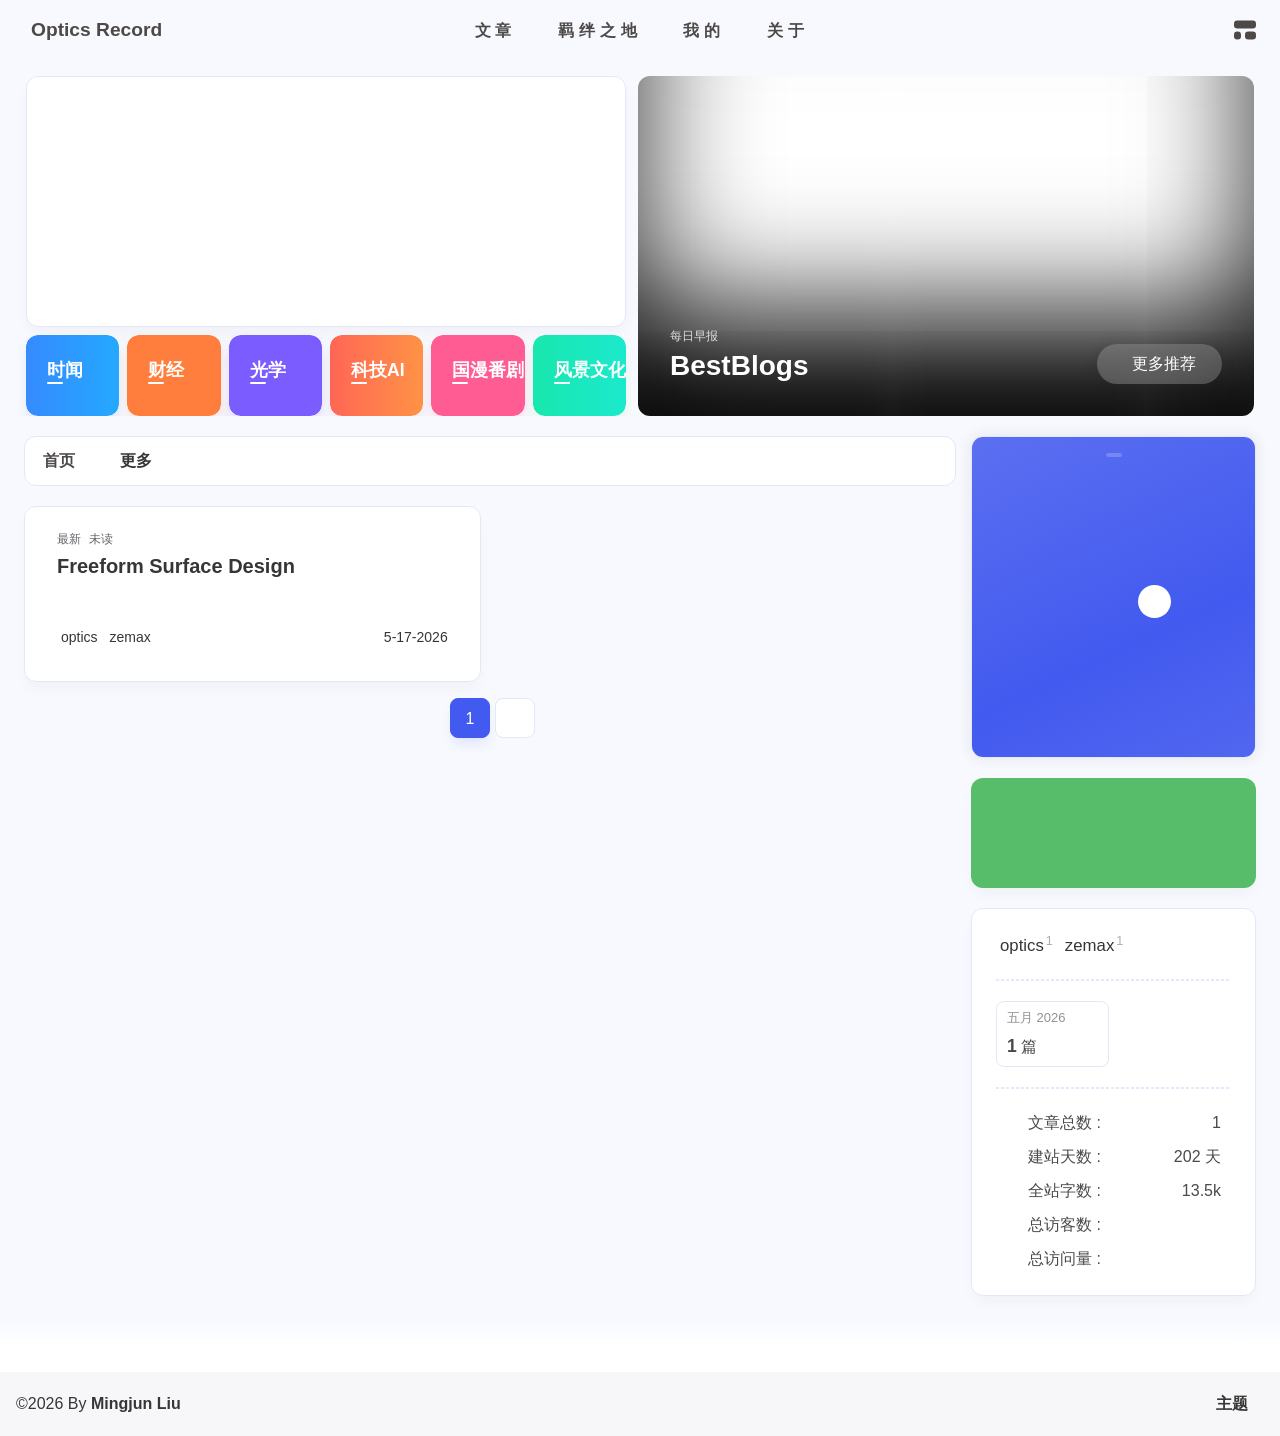
==== index.html @ fa921464 "Site updated: 2026-05-18 17:41:43" ====
<!DOCTYPE html><html lang="zh-CN" data-theme="light"><head><meta charset="UTF-8"><meta http-equiv="X-UA-Compatible" content="IE=edge"><meta name="viewport" content="width=device-width, initial-scale=1.0, user-scalable=no"><title>Optics Record</title><meta name="keywords" content="Optics, AI Agent"><meta name="author" content="Mingjun Liu"><meta name="copyright" content="Mingjun Liu"><meta name="format-detection" content="telephone=no"><meta name="theme-color" content="#f7f9fe"><meta name="mobile-web-app-capable" content="yes"><meta name="apple-touch-fullscreen" content="yes"><meta name="apple-mobile-web-app-title" content="Optics Record"><meta name="application-name" content="Optics Record"><meta name="apple-mobile-web-app-capable" content="yes"><meta name="apple-mobile-web-app-status-bar-style" content="#f7f9fe"><meta property="og:type" content="website"><meta property="og:title" content="Optics Record"><meta property="og:url" content="https://lmj520ls.github.io/index.html"><meta property="og:site_name" content="Optics Record"><meta property="og:description" content="Mingjun Liu 的Optics与 AI"><meta property="og:locale" content="zh-CN"><meta property="og:image" content="https://lmj520ls.github.io/img/Avatar.png"><meta property="article:author" content="Mingjun Liu"><meta property="article:tag" content="Optics, AI Agent"><meta name="twitter:card" content="summary"><meta name="twitter:image" content="https://lmj520ls.github.io/img/Avatar.png"><meta name="description" content="Mingjun Liu 的Optics与 AI"><link rel="shortcut icon" href="/favicon.ico"><link rel="canonical" href="https://lmj520ls.github.io/"><link rel="preconnect" href="//cdn.cbd.int"/><link rel="preconnect" href="//busuanzi.ibruce.info"/><meta name="google-site-verification" content="xxx"/><meta name="baidu-site-verification" content="code-xxx"/><meta name="msvalidate.01" content="xxx"/><link rel="stylesheet" href="/css/index.css"><link rel="stylesheet" href="https://cdn.cbd.int/node-snackbar@0.1.16/dist/snackbar.min.css" media="print" onload="this.media='all'"><link rel="stylesheet" href="https://cdn.cbd.int/@fancyapps/ui@6.1.6/dist/fancybox/fancybox.css" media="print" onload="this.media='all'"><script>const GLOBAL_CONFIG = {
  linkPageTop: undefined,
  peoplecanvas: {"enable":true,"img":"https://upload-bbs.miyoushe.com/upload/2024/07/27/125766904/ba62475f396df9de3316a08ed9e65d86_5680958632268053399..png"},
  postHeadAiDescription: {"enable":true,"gptName":"AnZhiYu","mode":"local","switchBtn":false,"btnLink":"https://afdian.net/item/886a79d4db6711eda42a52540025c377","randomNum":3,"basicWordCount":1000,"key":"xxxx","Referer":"https://xx.xx/"},
  diytitle: {"enable":true,"leaveTitle":"w(ﾟДﾟ)w 不要走！再看看嘛！","backTitle":"♪(^∇^*)欢迎肥来！"},
  LA51: undefined,
  greetingBox: {"enable":true,"default":"晚上好👋","list":[{"greeting":"晚安😴","startTime":0,"endTime":5},{"greeting":"早上好鸭👋, 祝你一天好心情！","startTime":6,"endTime":9},{"greeting":"上午好👋, 状态很好，鼓励一下～","startTime":10,"endTime":10},{"greeting":"11点多啦, 在坚持一下就吃饭啦～","startTime":11,"endTime":11},{"greeting":"午安👋, 宝贝","startTime":12,"endTime":14},{"greeting":"🌈充实的一天辛苦啦！","startTime":14,"endTime":18},{"greeting":"19点喽, 奖励一顿丰盛的大餐吧🍔。","startTime":19,"endTime":19},{"greeting":"晚上好👋, 在属于自己的时间好好放松😌~","startTime":20,"endTime":24}]},
  twikooEnvId: '',
  commentBarrageConfig:undefined,
  music_page_default: "nav_music",
  root: '/',
  preloader: {"source":3},
  friends_vue_info: undefined,
  navMusic: true,
  mainTone: undefined,
  authorStatus: {"skills":["🔍 Look! Optical ray!","🏠 Rest!  My Home!","🔨 Just  To Do !","🤝 Cooperation!","🏃 Run! Run! Run!","🤖️ AI !  agent!","🏸 Go！Badminton!"]},
  algolia: undefined,
  localSearch: undefined,
  translate: {"defaultEncoding":2,"translateDelay":0,"msgToTraditionalChinese":"繁","msgToSimplifiedChinese":"简","rightMenuMsgToTraditionalChinese":"转为繁体","rightMenuMsgToSimplifiedChinese":"转为简体"},
  noticeOutdate: undefined,
  highlight: {"plugin":"highlight.js","highlightCopy":true,"highlightLang":true,"highlightHeightLimit":330},
  copy: {
    success: '复制成功',
    error: '复制错误',
    noSupport: '浏览器不支持'
  },
  relativeDate: {
    homepage: false,
    simplehomepage: true,
    post: false
  },
  runtime: '天',
  date_suffix: {
    just: '刚刚',
    min: '分钟前',
    hour: '小时前',
    day: '天前',
    month: '个月前'
  },
  copyright: {"copy":true,"copyrightEbable":false,"limitCount":50,"languages":{"author":"作者: Mingjun Liu","link":"链接: ","source":"来源: Optics Record","info":"著作权归作者所有。商业转载请联系作者获得授权，非商业转载请注明出处。","copySuccess":"复制成功，复制和转载请标注本文地址"}},
  lightbox: 'fancybox',
  Snackbar: {"chs_to_cht":"你已切换为繁体","cht_to_chs":"你已切换为简体","day_to_night":"你已切换为深色模式","night_to_day":"你已切换为浅色模式","bgLight":"#425AEF","bgDark":"#1f1f1f","position":"top-center"},
  source: {
    justifiedGallery: {
      js: 'https://cdn.cbd.int/flickr-justified-gallery@2.2.0/dist/fjGallery.min.js',
      css: 'https://cdn.cbd.int/flickr-justified-gallery@2.2.0/dist/fjGallery.css'
    }
  },
  isPhotoFigcaption: false,
  islazyload: true,
  isAnchor: true,
  shortcutKey: undefined,
  autoDarkmode: true
}</script><script id="config-diff">var GLOBAL_CONFIG_SITE = {
  configTitle: 'Optics Record',
  title: 'Optics Record',
  postAI: '',
  pageFillDescription: '的与',
  isPost: false,
  isHome: true,
  isHighlightShrink: false,
  isToc: false,
  postUpdate: '2026-05-18 17:41:38',
  postMainColor: '',
}</script><noscript><style type="text/css">
  #nav {
    opacity: 1
  }
  .justified-gallery img {
    opacity: 1
  }

  #recent-posts time,
  #post-meta time {
    display: inline !important
  }
</style></noscript><script>(win=>{
      win.saveToLocal = {
        set: (key, value, ttl) => {
          if (ttl === 0) return
          const now = Date.now()
          const expiry = now + ttl * 86400000
          const item = {
            value,
            expiry
          }
          localStorage.setItem(key, JSON.stringify(item))
        },
      
        get: key => {
          const itemStr = localStorage.getItem(key)
      
          if (!itemStr) {
            return undefined
          }
          const item = JSON.parse(itemStr)
          const now = Date.now()
      
          if (now > item.expiry) {
            localStorage.removeItem(key)
            return undefined
          }
          return item.value
        }
      }
    
      win.getScript = (url, attr = {}) => new Promise((resolve, reject) => {
        const script = document.createElement('script')
        script.src = url
        script.async = true
        script.onerror = reject
        script.onload = script.onreadystatechange = function() {
          const loadState = this.readyState
          if (loadState && loadState !== 'loaded' && loadState !== 'complete') return
          script.onload = script.onreadystatechange = null
          resolve()
        }

        Object.keys(attr).forEach(key => {
          script.setAttribute(key, attr[key])
        })

        document.head.appendChild(script)
      })
    
      win.getCSS = (url, id = false) => new Promise((resolve, reject) => {
        const link = document.createElement('link')
        link.rel = 'stylesheet'
        link.href = url
        if (id) link.id = id
        link.onerror = reject
        link.onload = link.onreadystatechange = function() {
          const loadState = this.readyState
          if (loadState && loadState !== 'loaded' && loadState !== 'complete') return
          link.onload = link.onreadystatechange = null
          resolve()
        }
        document.head.appendChild(link)
      })
    
      win.activateDarkMode = () => {
        document.documentElement.setAttribute('data-theme', 'dark')
        if (document.querySelector('meta[name="theme-color"]') !== null) {
          document.querySelector('meta[name="theme-color"]').setAttribute('content', '#18171d')
        }
      }
      win.activateLightMode = () => {
        document.documentElement.setAttribute('data-theme', 'light')
        if (document.querySelector('meta[name="theme-color"]') !== null) {
          document.querySelector('meta[name="theme-color"]').setAttribute('content', '#f7f9fe')
        }
      }
      const t = saveToLocal.get('theme')
    
          const isDarkMode = window.matchMedia('(prefers-color-scheme: dark)').matches
          const isLightMode = window.matchMedia('(prefers-color-scheme: light)').matches
          const isNotSpecified = window.matchMedia('(prefers-color-scheme: no-preference)').matches
          const hasNoSupport = !isDarkMode && !isLightMode && !isNotSpecified

          if (t === undefined) {
            if (isLightMode) activateLightMode()
            else if (isDarkMode) activateDarkMode()
            else if (isNotSpecified || hasNoSupport) {
              const now = new Date()
              const hour = now.getHours()
              const isNight = hour <= 6 || hour >= 18
              isNight ? activateDarkMode() : activateLightMode()
            }
            window.matchMedia('(prefers-color-scheme: dark)').addListener(e => {
              if (saveToLocal.get('theme') === undefined) {
                e.matches ? activateDarkMode() : activateLightMode()
              }
            })
          } else if (t === 'light') activateLightMode()
          else activateDarkMode()
        
      const asideStatus = saveToLocal.get('aside-status')
      if (asideStatus !== undefined) {
        if (asideStatus === 'hide') {
          document.documentElement.classList.add('hide-aside')
        } else {
          document.documentElement.classList.remove('hide-aside')
        }
      }
    
      const detectApple = () => {
        if(/iPad|iPhone|iPod|Macintosh/.test(navigator.userAgent)){
          document.documentElement.classList.add('apple')
        }
      }
      detectApple()
    })(window)</script><link rel="stylesheet" href="/css/custom.css" media="defer" onload="this.media='all'"><meta name="generator" content="Hexo 8.1.2"><style>mjx-container[jax="SVG"] {
  direction: ltr;
}

mjx-container[jax="SVG"] > svg {
  overflow: visible;
}

mjx-container[jax="SVG"][display="true"] {
  display: block;
  text-align: center;
  margin: 1em 0;
}

mjx-container[jax="SVG"][justify="left"] {
  text-align: left;
}

mjx-container[jax="SVG"][justify="right"] {
  text-align: right;
}

g[data-mml-node="merror"] > g {
  fill: red;
  stroke: red;
}

g[data-mml-node="merror"] > rect[data-background] {
  fill: yellow;
  stroke: none;
}

g[data-mml-node="mtable"] > line[data-line] {
  stroke-width: 70px;
  fill: none;
}

g[data-mml-node="mtable"] > rect[data-frame] {
  stroke-width: 70px;
  fill: none;
}

g[data-mml-node="mtable"] > .mjx-dashed {
  stroke-dasharray: 140;
}

g[data-mml-node="mtable"] > .mjx-dotted {
  stroke-linecap: round;
  stroke-dasharray: 0,140;
}

g[data-mml-node="mtable"] > svg {
  overflow: visible;
}

[jax="SVG"] mjx-tool {
  display: inline-block;
  position: relative;
  width: 0;
  height: 0;
}

[jax="SVG"] mjx-tool > mjx-tip {
  position: absolute;
  top: 0;
  left: 0;
}

mjx-tool > mjx-tip {
  display: inline-block;
  padding: .2em;
  border: 1px solid #888;
  font-size: 70%;
  background-color: #F8F8F8;
  color: black;
  box-shadow: 2px 2px 5px #AAAAAA;
}

g[data-mml-node="maction"][data-toggle] {
  cursor: pointer;
}

mjx-status {
  display: block;
  position: fixed;
  left: 1em;
  bottom: 1em;
  min-width: 25%;
  padding: .2em .4em;
  border: 1px solid #888;
  font-size: 90%;
  background-color: #F8F8F8;
  color: black;
}

foreignObject[data-mjx-xml] {
  font-family: initial;
  line-height: normal;
  overflow: visible;
}

.MathJax path {
  stroke-width: 3;
}

mjx-container[display="true"] {
  overflow: auto hidden;
}

mjx-container[display="true"] + br {
  display: none;
}
</style></head><body data-type="anzhiyu"><div id="web_bg"></div><div id="an_music_bg"></div><div id="loading-box" onclick="document.getElementById(&quot;loading-box&quot;).classList.add(&quot;loaded&quot;)"><div class="loading-bg"><img class="loading-img nolazyload" alt="加载头像" src="https://npm.elemecdn.com/anzhiyu-blog-static@1.0.4/img/avatar.jpg"/><div class="loading-image-dot"></div></div></div><script>const preloader = {
  endLoading: () => {
    document.getElementById('loading-box').classList.add("loaded");
  },
  initLoading: () => {
    document.getElementById('loading-box').classList.remove("loaded")
  }
}
window.addEventListener('load',()=> { preloader.endLoading() })
setTimeout(function(){preloader.endLoading();},10000)

if (true) {
  document.addEventListener('pjax:send', () => { preloader.initLoading() })
  document.addEventListener('pjax:complete', () => { preloader.endLoading() })
}</script><link rel="stylesheet" href="https://cdn.cbd.int/anzhiyu-theme-static@1.1.10/progress_bar/progress_bar.css"/><script async="async" src="https://cdn.cbd.int/pace-js@1.2.4/pace.min.js" data-pace-options="{ &quot;restartOnRequestAfter&quot;:false,&quot;eventLag&quot;:false}"></script><div class="page" id="body-wrap"><header class="not-top-img" id="page-header"><nav id="nav"><div id="nav-group"><span id="blog_name"><a id="site-name" href="/" accesskey="h"><div class="title">Optics Record</div><i class="anzhiyufont anzhiyu-icon-house-chimney"></i></a></span><div class="mask-name-container"><div id="name-container"><a id="page-name" href="javascript:anzhiyu.scrollToDest(0, 500)">PAGE_NAME</a></div></div><div id="menus"><div class="menus_items"><div class="menus_item"><a class="site-page" href="javascript:void(0);"><span> 文章</span></a><ul class="menus_item_child"><li><a class="site-page child faa-parent animated-hover" href="/archives/"><i class="anzhiyufont anzhiyu-icon-box-archive faa-tada" style="font-size: 0.9em;"></i><span> 隧道</span></a></li><li><a class="site-page child faa-parent animated-hover" href="/categories/"><i class="anzhiyufont anzhiyu-icon-shapes faa-tada" style="font-size: 0.9em;"></i><span> 分类</span></a></li><li><a class="site-page child faa-parent animated-hover" href="/tags/"><i class="anzhiyufont anzhiyu-icon-tags faa-tada" style="font-size: 0.9em;"></i><span> 标签</span></a></li></ul></div><div class="menus_item"><a class="site-page" href="javascript:void(0);"><span> 羁绊之地</span></a><ul class="menus_item_child"><li><a class="site-page child faa-parent animated-hover" href="/link/"><i class="anzhiyufont anzhiyu-icon-link faa-tada" style="font-size: 0.9em;"></i><span> 友人帐</span></a></li><li><a class="site-page child faa-parent animated-hover" href="/fcircle/"><i class="anzhiyufont anzhiyu-icon-artstation faa-tada" style="font-size: 0.9em;"></i><span> 交流圈</span></a></li><li><a class="site-page child faa-parent animated-hover" href="/comments/"><i class="anzhiyufont anzhiyu-icon-envelope faa-tada" style="font-size: 0.9em;"></i><span> 留言板</span></a></li></ul></div><div class="menus_item"><a class="site-page" href="javascript:void(0);"><span> 我的</span></a><ul class="menus_item_child"><li><a class="site-page child faa-parent animated-hover" href="/music/"><i class="anzhiyufont anzhiyu-icon-music faa-tada" style="font-size: 0.9em;"></i><span> 音乐馆</span></a></li><li><a class="site-page child faa-parent animated-hover" href="/bangumis/"><i class="anzhiyufont anzhiyu-icon-bilibili faa-tada" style="font-size: 0.9em;"></i><span> 追番页</span></a></li><li><a class="site-page child faa-parent animated-hover" href="/album/"><i class="anzhiyufont anzhiyu-icon-images faa-tada" style="font-size: 0.9em;"></i><span> 相册集</span></a></li><li><a class="site-page child faa-parent animated-hover" href="/air-conditioner/"><i class="anzhiyufont anzhiyu-icon-fan faa-tada" style="font-size: 0.9em;"></i><span> 小空调</span></a></li></ul></div><div class="menus_item"><a class="site-page" href="javascript:void(0);"><span> 关于</span></a><ul class="menus_item_child"><li><a class="site-page child faa-parent animated-hover" href="/about/"><i class="anzhiyufont anzhiyu-icon-paper-plane faa-tada" style="font-size: 0.9em;"></i><span> 关于本人</span></a></li><li><a class="site-page child faa-parent animated-hover" href="/essay/"><i class="anzhiyufont anzhiyu-icon-lightbulb faa-tada" style="font-size: 0.9em;"></i><span> 闲言碎语</span></a></li><li><a class="site-page child faa-parent animated-hover" href="javascript:toRandomPost()"><i class="anzhiyufont anzhiyu-icon-shoe-prints1 faa-tada" style="font-size: 0.9em;"></i><span> 随便逛逛</span></a></li></ul></div></div></div><div id="nav-right"><div class="nav-button" id="randomPost_button"><a class="site-page" onclick="toRandomPost()" title="随机前往一个文章" href="javascript:void(0);"><i class="anzhiyufont anzhiyu-icon-dice"></i></a></div><input id="center-console" type="checkbox"/><label class="widget" for="center-console" title="中控台" onclick="anzhiyu.switchConsole();"><i class="left"></i><i class="widget center"></i><i class="widget right"></i></label><div id="console"><div class="console-card-group-reward"><ul class="reward-all console-card"><li class="reward-item"><a href="/img/wechat-pay.png" target="_blank"><img class="post-qr-code-img" alt="微信" src= "[data-uri]" onerror="this.onerror=null,this.src=&quot;/img/404.jpg&quot;" data-lazy-src="/img/wechat-pay.png"/></a><div class="post-qr-code-desc">微信</div></li><li class="reward-item"><a href="/img/alipay-pay.png" target="_blank"><img class="post-qr-code-img" alt="支付宝" src= "[data-uri]" onerror="this.onerror=null,this.src=&quot;/img/404.jpg&quot;" data-lazy-src="/img/alipay-pay.png"/></a><div class="post-qr-code-desc">支付宝</div></li></ul></div><div class="console-card-group"><div class="console-card-group-left"><div class="console-card" id="card-newest-comments"><div class="card-content"><div class="author-content-item-tips">互动</div><span class="author-content-item-title"> 最新评论</span></div><div class="aside-list"><span>正在加载中...</span></div></div></div><div class="console-card-group-right"><div class="console-card tags"><div class="card-content"><div class="author-content-item-tips">兴趣点</div><span class="author-content-item-title">寻找你感兴趣的领域</span><div class="card-tags"><div class="item-headline"></div><div class="card-tag-cloud"><a href="/tags/optics/" style="font-size: 1.05rem;">optics<sup>1</sup></a><a href="/tags/zemax/" style="font-size: 1.05rem;">zemax<sup>1</sup></a></div></div><hr/></div></div><div class="console-card history"><div class="item-headline"><i class="anzhiyufont anzhiyu-icon-box-archiv"></i><span>文章</span></div><div class="card-archives"><div class="item-headline"><i class="anzhiyufont anzhiyu-icon-archive"></i><span>归档</span></div><ul class="card-archive-list"><li class="card-archive-list-item"><a class="card-archive-list-link" href="/archives/2026/05/"><span class="card-archive-list-date">五月 2026</span><div class="card-archive-list-count-group"><span class="card-archive-list-count">1</span><span>篇</span></div></a></li></ul></div><hr/></div></div></div><div class="button-group"><div class="console-btn-item"><a class="darkmode_switchbutton" title="显示模式切换" href="javascript:void(0);"><i class="anzhiyufont anzhiyu-icon-moon"></i></a></div><div class="console-btn-item" id="consoleHideAside" onclick="anzhiyu.hideAsideBtn()" title="边栏显示控制"><a class="asideSwitch"><i class="anzhiyufont anzhiyu-icon-arrows-left-right"></i></a></div><div class="console-btn-item" id="consoleMusic" onclick="anzhiyu.musicToggle()" title="音乐开关"><a class="music-switch"><i class="anzhiyufont anzhiyu-icon-music"></i></a></div></div><div class="console-mask" onclick="anzhiyu.hideConsole()" href="javascript:void(0);"></div></div><div class="nav-button" id="nav-totop"><a class="totopbtn" href="javascript:void(0);"><i class="anzhiyufont anzhiyu-icon-arrow-up"></i><span id="percent" onclick="anzhiyu.scrollToDest(0,500)">0</span></a></div><div id="toggle-menu"><a class="site-page" href="javascript:void(0);" title="切换"><i class="anzhiyufont anzhiyu-icon-bars"></i></a></div></div></div></nav></header><main id="blog-container"><div id="home_top"><div class="swiper_container_card" style="height: auto;width: 100%"><div id="bannerGroup"><div id="random-banner"><canvas id="peoplecanvas"></canvas><a id="random-hover" href="javascript:toRandomPost()"><i class="anzhiyufont anzhiyu-icon-paper-plane"></i><div class="bannerText">随便逛逛<i class="anzhiyufont anzhiyu-icon-arrow-right"></i></div></a></div><div class="categoryGroup"><div class="categoryItem" style="box-shadow:var(--anzhiyu-shadow-blue)"><a class="categoryButton blue" href="/categories/%E6%97%B6%E9%97%BB/"><span class="categoryButtonText">时闻</span><i class="anzhiyufont anzhiyu-icon-newspaper"></i></a></div><div class="categoryItem" style="box-shadow:var(--anzhiyu-shadow-orange)"><a class="categoryButton orange" href="/categories/%E8%B4%A2%E7%BB%8F/"><span class="categoryButtonText">财经</span><i class="anzhiyufont anzhiyu-icon-trend"></i></a></div><div class="categoryItem" style="box-shadow:var(--anzhiyu-shadow-purple)"><a class="categoryButton purple" href="/categories/%E5%85%89%E5%AD%A6/"><span class="categoryButtonText">光学</span><i class="anzhiyufont anzhiyu-icon-compass"></i></a></div><div class="categoryItem" style="box-shadow:var(--anzhiyu-shadow-red)"><a class="categoryButton red" href="/categories/%E7%A7%91%E6%8A%80AI/"><span class="categoryButtonText">科技AI</span><i class="anzhiyufont anzhiyu-icon-robot"></i></a></div><div class="categoryItem" style="box-shadow:var(--anzhiyu-shadow-pink)"><a class="categoryButton pink" href="/categories/%E5%9B%BD%E6%BC%AB%E7%95%AA%E5%89%A7/"><span class="categoryButtonText">国漫番剧</span><i class="anzhiyufont anzhiyu-icon-bilibili"></i></a></div><div class="categoryItem" style="box-shadow:var(--anzhiyu-shadow-green)"><a class="categoryButton green" href="/categories/%E9%A3%8E%E6%99%AF%E6%96%87%E5%8C%96/"><span class="categoryButtonText">风景文化</span><i class="anzhiyufont anzhiyu-icon-book"></i></a></div></div></div><div class="topGroup"><div class="recent-post-item" onclick="pjax.loadUrl(&quot;/2026/05/17/1/&quot;)"><div class="post_cover left_radius"><a href="2026/05/17/1/" title="Freeform Surface Design"><span class="recent-post-top-text">荐</span><img class="post_bg" onerror="this.onerror=null;this.src='/img/404.jpg'" alt="cover"></a></div><div class="recent-post-info"><a class="article-title" href="2026/05/17/1/" title="Freeform Surface Design">Freeform Surface Design</a></div></div><a class="todayCard" id="todayCard" target="_blank" rel="noopener" href="https://www.bestblogs.dev/brief/share/ec607e60-1f11-42eb-ba51-b34bfd6bb99c?utm_source=brief_share&amp;utm_medium=share&amp;utm_campaign=2026-05-17" style="z-index: 1;"><div class="todayCard-info"><div class="todayCard-tips">每日早报</div><div class="todayCard-title">BestBlogs</div></div><img class="todayCard-cover" src= "[data-uri]" onerror="this.onerror=null,this.src=&quot;/img/404.jpg&quot;" data-lazy-src="https://bu.dusays.com/2023/05/13/645fa3cf90d70.webp" onerror="this.onerror=null;this.src='/img/404.jpg'" alt="封面"><div class="banner-button-group"><div class="banner-button" onclick="event.stopPropagation();event.preventDefault();anzhiyu.hideTodayCard();"><i class="anzhiyufont anzhiyu-icon-arrow-circle-right"></i><span class="banner-button-text">更多推荐</span></div></div></a></div><link rel="stylesheet"></div></div><div class="layout" id="content-inner"><div class="recent-posts" id="recent-posts"><div id="categoryBar"><div class="category-bar" id="category-bar"><div id="catalog-bar"><div id="catalog-list"><div class="catalog-list-item" id="首页"><a href="/">首页</a></div></div><div class="category-bar-next" id="category-bar-next" onclick="anzhiyu.scrollCategoryBarToRight()"><i class="anzhiyufont anzhiyu-icon-angle-double-right"></i></div><a class="catalog-more" href="/categories/">更多</a></div></div></div><div class="recent-post-item lastestpost-item" onclick="pjax.loadUrl('/2026/05/17/1/')"><div class="recent-post-info no-cover"><div class="recent-post-info-top"><div class="recent-post-info-top-tips"><span class="newPost">最新</span><a class="unvisited-post" href="/2026/05/17/1/" title="Freeform Surface Design">未读</a></div><a class="article-title" href="/2026/05/17/1/" title="Freeform Surface Design">Freeform Surface Design</a></div><div class="article-meta-wrap"><span class="post-meta-date"><i class="anzhiyufont anzhiyu-icon-calendar-days" style="font-size: 15px; display:none"></i><span class="article-meta-label">发表于</span><time datetime="2026-05-17T06:40:13.556Z" title="发表于 2026-05-17 14:40:13" time="2026-05-17 14:40:13">2026-05-17</time><time class="time_hidden" datetime="2026-05-18T02:27:39.725Z" title="更新于 2026-05-18 10:27:39" time="2026-05-18 10:27:39">2026-05-18</time></span><span class="article-meta tags"><a class="article-meta__tags" href="/tags/optics/" event.cancelbubble onclick="window.event.cancelBubble=true;"><span> <i class="anzhiyufont anzhiyu-icon-hashtag"></i>optics</span></a><a class="article-meta__tags" href="/tags/zemax/" event.cancelbubble onclick="window.event.cancelBubble=true;"><span> <i class="anzhiyufont anzhiyu-icon-hashtag"></i>zemax</span></a></span></div><div class="content">自由曲面的数学描述自由曲面常用哪些数学描述方式？自由曲面的数学描述方式大致可以分为三大类：多项式类、样条类和 正交基函数类。
多项式类最直观，比如XY多项式面型，直接用x、y的幂次组合来描述面形偏离， 形式简单，在早期的非球面和轻度自由曲面设计中很常见。但它的问题是高阶项之间耦合严重，优化时容易震荡。 
Zernike 多项式属于正交基函数类，最初来自光学检测领域，天然适合描述圆形 口径上的波前像差。它的每一项都有明确的像差物理含义——比如离焦、像散、 彗差等——所以在分析和公差评估时特别方便。但它严格定义在单位圆上，遇到矩形或其他非圆口径就需要做正交化修正，否则各项之间不再正交，拟合效率会下降。 
对于非圆形口径，ForbesQ多项式（包括Qbfs和Qcon）是一个很好的选择。Forbes 多项式专门针对光学制造做了设计，其基函数在归一化口径上正交，系数的大小直接反映对面形的贡献量级，优化收敛性好，也方便评估可制造性。 
NURBS（非均匀有理B样条）则属于样条类，它的自由度极高，可以描述几乎任意复杂的面形，在照明、HUD等对面形自由度要求极高的场景中广泛使用。代价 是参数量大，控制 ...</div></div></div><nav id="pagination"><div class="pagination"><span class="page-number current">1</span><div class="toPageGroup"><input id="toPageText" oninput="value=value.replace(/[^0-9]/g,'')" maxlength="3" onkeyup="this.value=this.value.replace(/[^u4e00-u9fa5w]/g,'')" aria-label="toPage"><a id="toPageButton" onclick="anzhiyu.toPage()"><i class="anzhiyufont anzhiyu-icon-angles-right" style="font-weight: inherit; font-size: 1rem;"></i></a></div></div></nav></div><div class="aside-content" id="aside-content"><div class="card-widget card-info"><div class="card-content"><div class="author-info__sayhi" id="author-info__sayhi" onclick="anzhiyu.changeSayHelloText()"></div><div class="author-info-avatar"><img class="avatar-img" src= "[data-uri]" onerror="this.onerror=null,this.src=&quot;/img/404.jpg&quot;" data-lazy-src="/img/Avatar.png" onerror="this.onerror=null;this.src='/img/friend_404.gif'" alt="avatar"/><div class="author-status"><img class="g-status" src= "[data-uri]" onerror="this.onerror=null,this.src=&quot;/img/404.jpg&quot;" data-lazy-src="https://bu.dusays.com/2023/08/24/64e6ce9c507bb.png" alt="status"/></div></div><div class="author-info__description">Mingjun Liu 的Optics与 AI</div></div></div><div class="card-widget anzhiyu-right-widget" id="card-wechat" onclick="null"><div id="flip-wrapper"><div id="flip-content"><div class="face" style="background: url(https://bu.dusays.com/2023/01/13/63c02edf44033.png) center center / 100% no-repeat"></div><div class="back face" style="background: url(/img/gzh-qr.png) center center / 100% no-repeat"></div></div></div></div><div class="sticky_layout"><div class="card-widget"><div class="card-tags"><div class="item-headline"></div><div class="card-tag-cloud"><a href="/tags/optics/" style="font-size: 1.05rem;">optics<sup>1</sup></a><a href="/tags/zemax/" style="font-size: 1.05rem;">zemax<sup>1</sup></a></div></div><hr/><div class="card-archives"><div class="item-headline"><i class="anzhiyufont anzhiyu-icon-archive"></i><span>归档</span></div><ul class="card-archive-list"><li class="card-archive-list-item"><a class="card-archive-list-link" href="/archives/2026/05/"><span class="card-archive-list-date">五月 2026</span><div class="card-archive-list-count-group"><span class="card-archive-list-count">1</span><span>篇</span></div></a></li></ul></div><hr/><div class="card-webinfo"><div class="item-headline"><i class="anzhiyufont anzhiyu-icon-chart-line"></i><span>网站资讯</span></div><div class="webinfo"><div class="webinfo-item"><div class="webinfo-item-title"><i class="anzhiyufont anzhiyu-icon-file-lines"></i><div class="item-name">文章总数 :</div></div><div class="item-count">1</div></div><div class="webinfo-item"><div class="webinfo-item-title"><i class="anzhiyufont anzhiyu-icon-stopwatch"></i><div class="item-name">建站天数 :</div></div><div class="item-count" id="runtimeshow" data-publishDate="2026-05-17T08:50:00.000Z"><i class="anzhiyufont anzhiyu-icon-spinner anzhiyu-spin"></i></div></div><div class="webinfo-item"><div class="webinfo-item-title"><i class="anzhiyufont anzhiyu-icon-font"></i><div class="item-name">全站字数 :</div></div><div class="item-count">13.5k</div></div><div class="webinfo-item"><div class="webinfo-item-title"><i class="anzhiyufont anzhiyu-icon-universal-access"></i><div class="item-name">总访客数 :</div></div><div class="item-count" id="busuanzi_value_site_uv"><i class="anzhiyufont anzhiyu-icon-spinner anzhiyu-spin"></i></div></div><div class="webinfo-item"><div class="webinfo-item-title"><i class="anzhiyufont anzhiyu-icon-square-poll-vertical"></i><div class="item-name">总访问量 :</div></div><div class="item-count" id="busuanzi_value_site_pv"><i class="anzhiyufont anzhiyu-icon-spinner anzhiyu-spin"></i></div></div></div></div></div></div></div></div></main><footer id="footer"><div id="footer-wrap"></div><div id="footer-bar"><div class="footer-bar-links"><div class="footer-bar-left"><div id="footer-bar-tips"><div class="copyright">&copy;2026 By <a class="footer-bar-link" href="/" title="Mingjun Liu" target="_blank">Mingjun Liu</a></div></div><div id="footer-type-tips"></div></div><div class="footer-bar-right"><a class="footer-bar-link" target="_blank" rel="noopener" href="https://github.com/anzhiyu-c/hexo-theme-anzhiyu" title="主题">主题</a></div></div></div></footer></div><div id="sidebar"><div id="menu-mask"></div><div id="sidebar-menus"><div class="sidebar-site-data site-data is-center"><a href="/archives/" title="archive"><div class="headline">文章</div><div class="length-num">1</div></a><a href="/tags/" title="tag"><div class="headline">标签</div><div class="length-num">2</div></a><a href="/categories/" title="category"><div class="headline">分类</div><div class="length-num">0</div></a></div><span class="sidebar-menu-item-title">功能</span><div class="sidebar-menu-item"><a class="darkmode_switchbutton menu-child" href="javascript:void(0);" title="显示模式"><i class="anzhiyufont anzhiyu-icon-circle-half-stroke"></i><span>显示模式</span></a></div><div class="back-menu-list-groups"><div class="back-menu-list-group"><div class="back-menu-list-title">网页</div><div class="back-menu-list"><a class="back-menu-item" target="_blank" rel="noopener" href="https://hexo.anheyu.com/" title="博客"><img class="back-menu-item-icon" src= "[data-uri]" onerror="this.onerror=null,this.src=&quot;/img/404.jpg&quot;" data-lazy-src="/img/favicon.ico" alt="博客"/><span class="back-menu-item-text">博客</span></a></div></div><div class="back-menu-list-group"><div class="back-menu-list-title">项目</div><div class="back-menu-list"><a class="back-menu-item" target="_blank" rel="noopener" href="https://image.anheyu.com/" title="安知鱼图床"><img class="back-menu-item-icon" src= "[data-uri]" onerror="this.onerror=null,this.src=&quot;/img/404.jpg&quot;" data-lazy-src="https://image.anheyu.com/favicon.ico" alt="安知鱼图床"/><span class="back-menu-item-text">安知鱼图床</span></a></div></div></div><div class="menus_items"><div class="menus_item"><a class="site-page" href="javascript:void(0);"><span> 文章</span></a><ul class="menus_item_child"><li><a class="site-page child faa-parent animated-hover" href="/archives/"><i class="anzhiyufont anzhiyu-icon-box-archive faa-tada" style="font-size: 0.9em;"></i><span> 隧道</span></a></li><li><a class="site-page child faa-parent animated-hover" href="/categories/"><i class="anzhiyufont anzhiyu-icon-shapes faa-tada" style="font-size: 0.9em;"></i><span> 分类</span></a></li><li><a class="site-page child faa-parent animated-hover" href="/tags/"><i class="anzhiyufont anzhiyu-icon-tags faa-tada" style="font-size: 0.9em;"></i><span> 标签</span></a></li></ul></div><div class="menus_item"><a class="site-page" href="javascript:void(0);"><span> 羁绊之地</span></a><ul class="menus_item_child"><li><a class="site-page child faa-parent animated-hover" href="/link/"><i class="anzhiyufont anzhiyu-icon-link faa-tada" style="font-size: 0.9em;"></i><span> 友人帐</span></a></li><li><a class="site-page child faa-parent animated-hover" href="/fcircle/"><i class="anzhiyufont anzhiyu-icon-artstation faa-tada" style="font-size: 0.9em;"></i><span> 交流圈</span></a></li><li><a class="site-page child faa-parent animated-hover" href="/comments/"><i class="anzhiyufont anzhiyu-icon-envelope faa-tada" style="font-size: 0.9em;"></i><span> 留言板</span></a></li></ul></div><div class="menus_item"><a class="site-page" href="javascript:void(0);"><span> 我的</span></a><ul class="menus_item_child"><li><a class="site-page child faa-parent animated-hover" href="/music/"><i class="anzhiyufont anzhiyu-icon-music faa-tada" style="font-size: 0.9em;"></i><span> 音乐馆</span></a></li><li><a class="site-page child faa-parent animated-hover" href="/bangumis/"><i class="anzhiyufont anzhiyu-icon-bilibili faa-tada" style="font-size: 0.9em;"></i><span> 追番页</span></a></li><li><a class="site-page child faa-parent animated-hover" href="/album/"><i class="anzhiyufont anzhiyu-icon-images faa-tada" style="font-size: 0.9em;"></i><span> 相册集</span></a></li><li><a class="site-page child faa-parent animated-hover" href="/air-conditioner/"><i class="anzhiyufont anzhiyu-icon-fan faa-tada" style="font-size: 0.9em;"></i><span> 小空调</span></a></li></ul></div><div class="menus_item"><a class="site-page" href="javascript:void(0);"><span> 关于</span></a><ul class="menus_item_child"><li><a class="site-page child faa-parent animated-hover" href="/about/"><i class="anzhiyufont anzhiyu-icon-paper-plane faa-tada" style="font-size: 0.9em;"></i><span> 关于本人</span></a></li><li><a class="site-page child faa-parent animated-hover" href="/essay/"><i class="anzhiyufont anzhiyu-icon-lightbulb faa-tada" style="font-size: 0.9em;"></i><span> 闲言碎语</span></a></li><li><a class="site-page child faa-parent animated-hover" href="javascript:toRandomPost()"><i class="anzhiyufont anzhiyu-icon-shoe-prints1 faa-tada" style="font-size: 0.9em;"></i><span> 随便逛逛</span></a></li></ul></div></div><span class="sidebar-menu-item-title">标签</span><div class="card-tags"><div class="item-headline"></div><div class="card-tag-cloud"><a href="/tags/optics/" style="font-size: 0.88rem;">optics<sup>1</sup></a><a href="/tags/zemax/" style="font-size: 0.88rem;">zemax<sup>1</sup></a></div></div><hr/></div></div><div id="rightside"><div id="rightside-config-hide"><button id="translateLink" type="button" title="简繁转换">繁</button><button id="darkmode" type="button" title="浅色和深色模式转换"><i class="anzhiyufont anzhiyu-icon-circle-half-stroke"></i></button><button id="hide-aside-btn" type="button" title="单栏和双栏切换"><i class="anzhiyufont anzhiyu-icon-arrows-left-right"></i></button></div><div id="rightside-config-show"><button id="rightside-config" type="button" title="设置"><i class="anzhiyufont anzhiyu-icon-gear"></i></button><button id="go-up" type="button" title="回到顶部"><i class="anzhiyufont anzhiyu-icon-arrow-up"></i></button></div></div><div id="nav-music"><a id="nav-music-hoverTips" onclick="anzhiyu.musicToggle()" accesskey="m">播放音乐</a><div id="console-music-bg"></div><meting-js id="8152976493" server="netease" type="playlist" mutex="true" preload="none" theme="var(--anzhiyu-main)" data-lrctype="0" order="random" volume="0.7"></meting-js></div><div id="rightMenu"><div class="rightMenu-group rightMenu-small"><div class="rightMenu-item" id="menu-backward"><i class="anzhiyufont anzhiyu-icon-arrow-left"></i></div><div class="rightMenu-item" id="menu-forward"><i class="anzhiyufont anzhiyu-icon-arrow-right"></i></div><div class="rightMenu-item" id="menu-refresh"><i class="anzhiyufont anzhiyu-icon-arrow-rotate-right" style="font-size: 1rem;"></i></div><div class="rightMenu-item" id="menu-top"><i class="anzhiyufont anzhiyu-icon-arrow-up"></i></div></div><div class="rightMenu-group rightMenu-line rightMenuPlugin"><div class="rightMenu-item" id="menu-copytext"><i class="anzhiyufont anzhiyu-icon-copy"></i><span>复制选中文本</span></div><div class="rightMenu-item" id="menu-pastetext"><i class="anzhiyufont anzhiyu-icon-paste"></i><span>粘贴文本</span></div><a class="rightMenu-item" id="menu-commenttext"><i class="anzhiyufont anzhiyu-icon-comment-medical"></i><span>引用到评论</span></a><div class="rightMenu-item" id="menu-newwindow"><i class="anzhiyufont anzhiyu-icon-window-restore"></i><span>新窗口打开</span></div><div class="rightMenu-item" id="menu-copylink"><i class="anzhiyufont anzhiyu-icon-link"></i><span>复制链接地址</span></div><div class="rightMenu-item" id="menu-copyimg"><i class="anzhiyufont anzhiyu-icon-images"></i><span>复制此图片</span></div><div class="rightMenu-item" id="menu-downloadimg"><i class="anzhiyufont anzhiyu-icon-download"></i><span>下载此图片</span></div><div class="rightMenu-item" id="menu-newwindowimg"><i class="anzhiyufont anzhiyu-icon-window-restore"></i><span>新窗口打开图片</span></div><div class="rightMenu-item" id="menu-search"><i class="anzhiyufont anzhiyu-icon-magnifying-glass"></i><span>站内搜索</span></div><div class="rightMenu-item" id="menu-searchBaidu"><i class="anzhiyufont anzhiyu-icon-magnifying-glass"></i><span>百度搜索</span></div><div class="rightMenu-item" id="menu-music-toggle"><i class="anzhiyufont anzhiyu-icon-play"></i><span>播放音乐</span></div><div class="rightMenu-item" id="menu-music-back"><i class="anzhiyufont anzhiyu-icon-backward"></i><span>切换到上一首</span></div><div class="rightMenu-item" id="menu-music-forward"><i class="anzhiyufont anzhiyu-icon-forward"></i><span>切换到下一首</span></div><div class="rightMenu-item" id="menu-music-playlist" onclick="window.open(&quot;https://y.qq.com/n/ryqq/playlist/8802438608&quot;, &quot;_blank&quot;);" style="display: none;"><i class="anzhiyufont anzhiyu-icon-radio"></i><span>查看所有歌曲</span></div><div class="rightMenu-item" id="menu-music-copyMusicName"><i class="anzhiyufont anzhiyu-icon-copy"></i><span>复制歌名</span></div></div><div class="rightMenu-group rightMenu-line rightMenuOther"><a class="rightMenu-item menu-link" id="menu-randomPost"><i class="anzhiyufont anzhiyu-icon-shuffle"></i><span>随便逛逛</span></a><a class="rightMenu-item menu-link" href="/categories/"><i class="anzhiyufont anzhiyu-icon-cube"></i><span>博客分类</span></a><a class="rightMenu-item menu-link" href="/tags/"><i class="anzhiyufont anzhiyu-icon-tags"></i><span>文章标签</span></a></div><div class="rightMenu-group rightMenu-line rightMenuOther"><a class="rightMenu-item" id="menu-copy" href="javascript:void(0);"><i class="anzhiyufont anzhiyu-icon-copy"></i><span>复制地址</span></a><a class="rightMenu-item" id="menu-commentBarrage" href="javascript:void(0);"><i class="anzhiyufont anzhiyu-icon-message"></i><span class="menu-commentBarrage-text">关闭热评</span></a><a class="rightMenu-item" id="menu-darkmode" href="javascript:void(0);"><i class="anzhiyufont anzhiyu-icon-circle-half-stroke"></i><span class="menu-darkmode-text">深色模式</span></a><a class="rightMenu-item" id="menu-translate" href="javascript:void(0);"><i class="anzhiyufont anzhiyu-icon-language"></i><span>轉為繁體</span></a></div></div><div id="rightmenu-mask"></div><div><script src="/js/utils.js"></script><script src="/js/main.js"></script><script src="/js/tw_cn.js"></script><script src="https://cdn.cbd.int/@fancyapps/ui@6.1.6/dist/fancybox/fancybox.umd.js"></script><script src="https://cdn.cbd.int/instant.page@5.2.0/instantpage.js" type="module"></script><script src="https://cdn.cbd.int/vanilla-lazyload@19.1.3/dist/lazyload.iife.min.js"></script><script src="https://cdn.cbd.int/node-snackbar@0.1.16/dist/snackbar.min.js"></script><canvas id="universe"></canvas><script async src="https://npm.elemecdn.com/anzhiyu-theme-static@1.0.0/dark/dark.js"></script><script>// 消除控制台打印
var HoldLog = console.log;
console.log = function () {};
let now1 = new Date();
queueMicrotask(() => {
  const Log = function () {
    HoldLog.apply(console, arguments);
  }; //在恢复前输出日志
  const grt = new Date("05/17/2026 16:50:00"); //此处修改你的建站时间或者网站上线时间
  now1.setTime(now1.getTime() + 250);
  const days = (now1 - grt) / 1000 / 60 / 60 / 24;
  const dnum = Math.floor(days);
  const ascll = [
    `欢迎使用安知鱼!`,
    `生活明朗, 万物可爱`,
    `
        
       █████╗ ███╗   ██╗███████╗██╗  ██╗██╗██╗   ██╗██╗   ██╗
      ██╔══██╗████╗  ██║╚══███╔╝██║  ██║██║╚██╗ ██╔╝██║   ██║
      ███████║██╔██╗ ██║  ███╔╝ ███████║██║ ╚████╔╝ ██║   ██║
      ██╔══██║██║╚██╗██║ ███╔╝  ██╔══██║██║  ╚██╔╝  ██║   ██║
      ██║  ██║██║ ╚████║███████╗██║  ██║██║   ██║   ╚██████╔╝
      ╚═╝  ╚═╝╚═╝  ╚═══╝╚══════╝╚═╝  ╚═╝╚═╝   ╚═╝    ╚═════╝
        
        `,
    "已上线",
    dnum,
    "天",
    "©2026 By 安知鱼 V1.7.1",
  ];
  const ascll2 = [`NCC2-036`, `调用前置摄像头拍照成功，识别为【小笨蛋】.`, `Photo captured: `, `🤪`];

  setTimeout(
    Log.bind(
      console,
      `\n%c${ascll[0]} %c ${ascll[1]} %c ${ascll[2]} %c${ascll[3]}%c ${ascll[4]}%c ${ascll[5]}\n\n%c ${ascll[6]}\n`,
      "color:#425AEF",
      "",
      "color:#425AEF",
      "color:#425AEF",
      "",
      "color:#425AEF",
      ""
    )
  );
  setTimeout(
    Log.bind(
      console,
      `%c ${ascll2[0]} %c ${ascll2[1]} %c \n${ascll2[2]} %c\n${ascll2[3]}\n`,
      "color:white; background-color:#4fd953",
      "",
      "",
      'background:url("https://npm.elemecdn.com/anzhiyu-blog@1.1.6/img/post/common/tinggge.gif") no-repeat;font-size:450%'
    )
  );

  setTimeout(Log.bind(console, "%c WELCOME %c 你好，小笨蛋.", "color:white; background-color:#4f90d9", ""));

  setTimeout(
    console.warn.bind(
      console,
      "%c ⚡ Powered by 安知鱼 %c 你正在访问 Mingjun Liu 的博客.",
      "color:white; background-color:#f0ad4e",
      ""
    )
  );

  setTimeout(Log.bind(console, "%c W23-12 %c 你已打开控制台.", "color:white; background-color:#4f90d9", ""));

  setTimeout(
    console.warn.bind(console, "%c S013-782 %c 你现在正处于监控中.", "color:white; background-color:#d9534f", "")
  );
});</script><script async src="/anzhiyu/random.js"></script><div class="js-pjax"><script>if (typeof gsap === "object") {
  getScript("/js/anzhiyu/people.js", {defer:true})
} else {
  getScript("https://cdn.cbd.int/anzhiyu-theme-static@1.0.0/gsap/gsap.min.js").then(()=>{
    getScript("/js/anzhiyu/people.js", {defer:true})
  });
}</script><input type="hidden" name="page-type" id="page-type" value="anzhiyu"></div><script>var visitorMail = "";
</script><script async data-pjax src="https://cdn.cbd.int/anzhiyu-theme-static@1.0.0/waterfall/waterfall.js"></script><script src="https://cdn.cbd.int/qrcodejs@1.0.0/qrcode.min.js"></script><link rel="stylesheet" href="https://cdn.cbd.int/anzhiyu-theme-static@1.1.9/icon/ali_iconfont_css.css"><script src="https://cdn.cbd.int/butterfly-extsrc@1.1.3/dist/activate-power-mode.min.js"></script><script>POWERMODE.colorful = true;
POWERMODE.shake = false;
POWERMODE.mobile = false;
document.body.addEventListener('input', POWERMODE);
</script><script id="click-heart" src="https://cdn.cbd.int/butterfly-extsrc@1.1.3/dist/click-heart.min.js" async="async" mobile="false"></script><script id="click-show-text" src="https://cdn.cbd.int/butterfly-extsrc@1.1.3/dist/click-show-text.min.js" data-mobile="false" data-text="抬头见喜,远方沧海,清风明月,好运连连,天降财运,笑口常开,顺颂时宜,百事从欢,长安常乐,落日熔金,雪照云光,白水鉴心" data-fontsize="15px" data-random="true" async="async"></script><link rel="stylesheet" href="https://cdn.cbd.int/anzhiyu-theme-static@1.0.0/aplayer/APlayer.min.css" media="print" onload="this.media='all'"><script src="https://cdn.cbd.int/anzhiyu-blog-static@1.0.1/js/APlayer.min.js"></script><script src="https://cdn.cbd.int/hexo-anzhiyu-music@1.0.1/assets/js/Meting2.min.js"></script><script src="https://cdn.cbd.int/pjax@0.2.8/pjax.min.js"></script><script>let pjaxSelectors = ["head > title","#config-diff","#body-wrap","#rightside-config-hide","#rightside-config-show",".js-pjax"]
var pjax = new Pjax({
  elements: 'a:not([target="_blank"])',
  selectors: pjaxSelectors,
  cacheBust: false,
  analytics: false,
  scrollRestoration: false
})

document.addEventListener('pjax:send', function () {
  // removeEventListener scroll 
  anzhiyu.removeGlobalFnEvent('pjax')
  anzhiyu.removeGlobalFnEvent('themeChange')

  document.getElementById('rightside').classList.remove('rightside-show')
  
  if (window.aplayers) {
    for (let i = 0; i < window.aplayers.length; i++) {
      if (!window.aplayers[i].options.fixed) {
        window.aplayers[i].destroy()
      }
    }
  }

  typeof typed === 'object' && typed.destroy()

  //reset readmode
  const $bodyClassList = document.body.classList
  $bodyClassList.contains('read-mode') && $bodyClassList.remove('read-mode')
})

document.addEventListener('pjax:complete', function () {
  window.refreshFn()

  document.querySelectorAll('script[data-pjax]').forEach(item => {
    const newScript = document.createElement('script')
    const content = item.text || item.textContent || item.innerHTML || ""
    Array.from(item.attributes).forEach(attr => newScript.setAttribute(attr.name, attr.value))
    newScript.appendChild(document.createTextNode(content))
    item.parentNode.replaceChild(newScript, item)
  })

  GLOBAL_CONFIG.islazyload && window.lazyLoadInstance.update()

  typeof panguInit === 'function' && panguInit()

  // google analytics
  typeof gtag === 'function' && gtag('config', '', {'page_path': window.location.pathname});

  // baidu analytics
  typeof _hmt === 'object' && _hmt.push(['_trackPageview',window.location.pathname]);

  typeof loadMeting === 'function' && document.getElementsByClassName('aplayer').length && loadMeting()

  // prismjs
  typeof Prism === 'object' && Prism.highlightAll()
})

document.addEventListener('pjax:error', e => {
  if (e.request.status === 404) {
    pjax.loadUrl('/404.html')
  }
})</script><script async data-pjax src="//busuanzi.ibruce.info/busuanzi/2.3/busuanzi.pure.mini.js"></script><script charset="UTF-8" src="https://cdn.cbd.int/anzhiyu-theme-static@1.1.5/accesskey/accesskey.js"></script><div id="greetingBox"></div></div><div id="popup-window"><div class="popup-window-title">通知</div><div class="popup-window-divider"></div><div class="popup-window-content"><div class="popup-tip">你好呀</div><div class="popup-link"><i class="anzhiyufont anzhiyu-icon-arrow-circle-right"></i></div></div></div></body></html>
---- css/custom.css ----
/* 自定义 6 色大报纸板块的精美阴影 */
:root {
  --anzhiyu-shadow-orange: 0 8px 16px -4px rgba(255, 126, 61, 0.3);
  --anzhiyu-shadow-purple: 0 8px 16px -4px rgba(122, 92, 255, 0.3);
  --anzhiyu-shadow-pink: 0 8px 16px -4px rgba(255, 92, 147, 0.3);
}

/* 赋予卡片专属的背景色 */
.categoryButton.orange { background: #ff7e3d !important; color: #fff !important; }
.categoryButton.purple { background: #7a5cff !important; color: #fff !important; }
.categoryButton.pink   { background: #ff5c93 !important; color: #fff !important; }

/* 确保新卡片内的文字和图标全部强制渲染为白色 */
.categoryButton.orange .categoryButtonText,
.categoryButton.purple .categoryButtonText,
.categoryButton.pink   .categoryButtonText,
.categoryButton.orange i,
.categoryButton.purple i,
.categoryButton.pink   i {
  color: #fff !important;
}
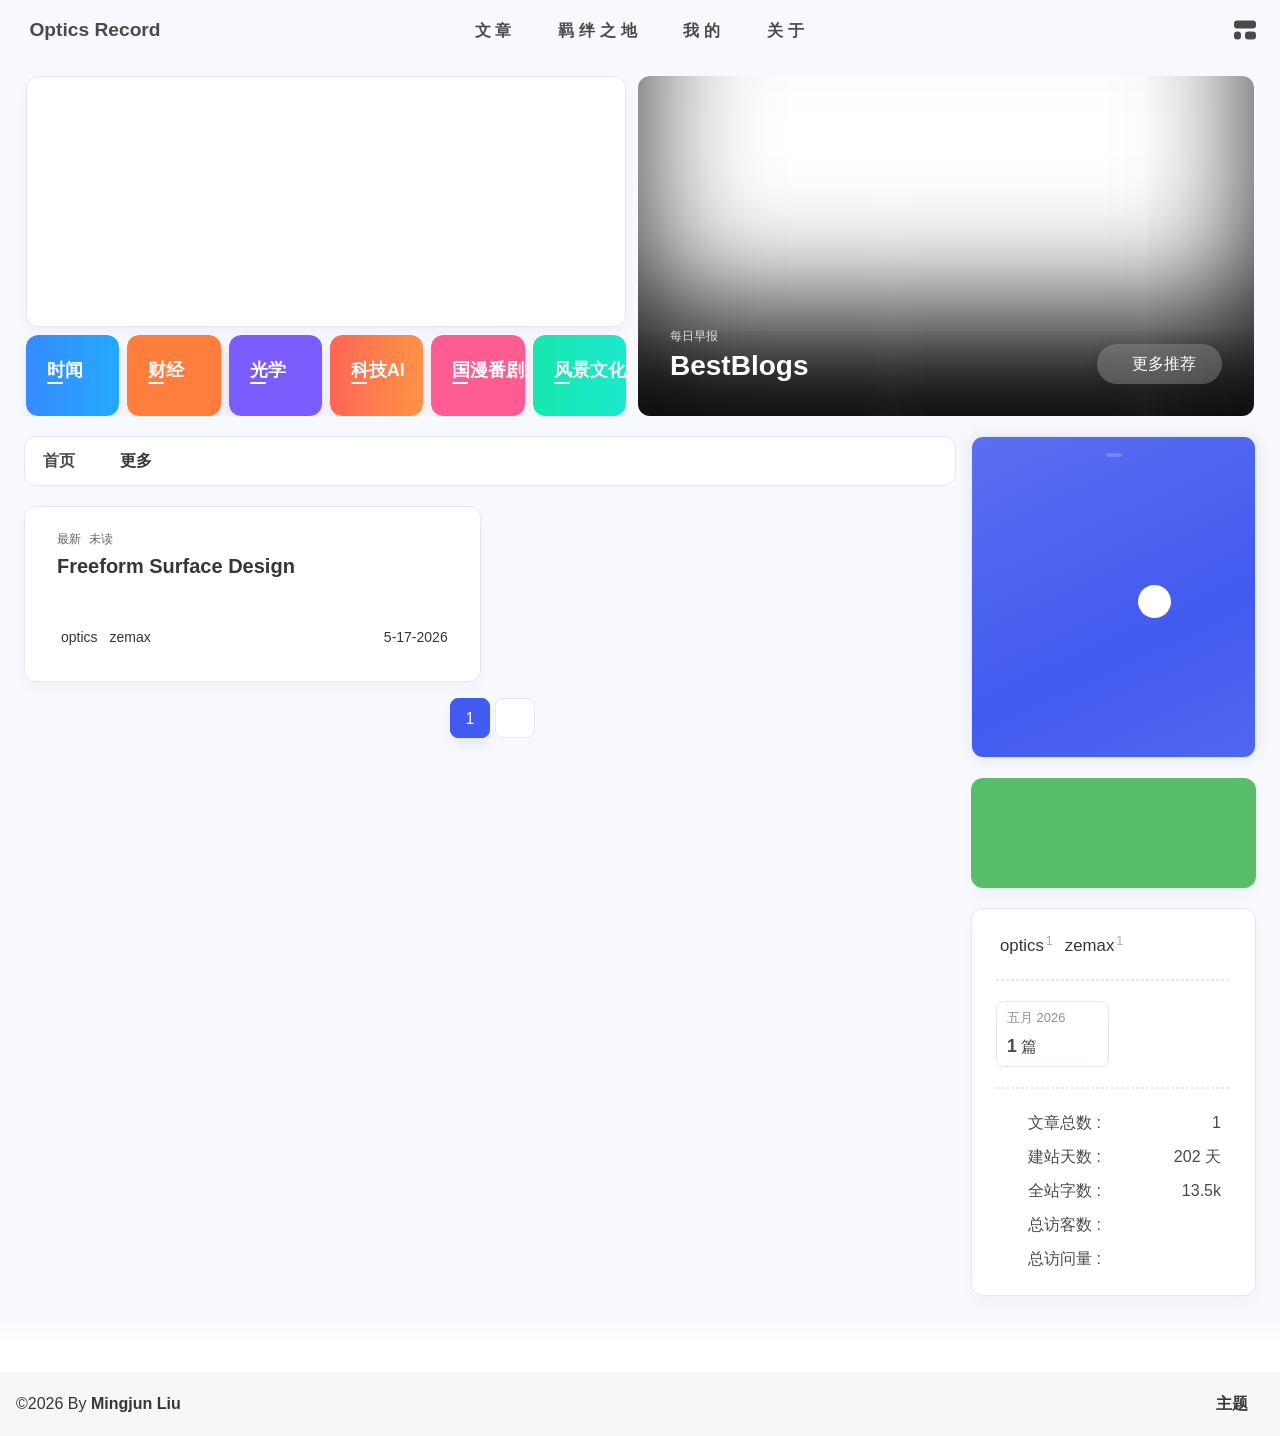
==== commit a9b9c927: "Site updated: 2026-05-18 18:54:44" ====
--- a/index.html
+++ b/index.html
@@ -60,7 +60,7 @@
   isHome: true,
   isHighlightShrink: false,
   isToc: false,
-  postUpdate: '2026-05-18 17:41:38',
+  postUpdate: '2026-05-18 18:54:18',
   postMainColor: '',
 }</script><noscript><style type="text/css">
   #nav {
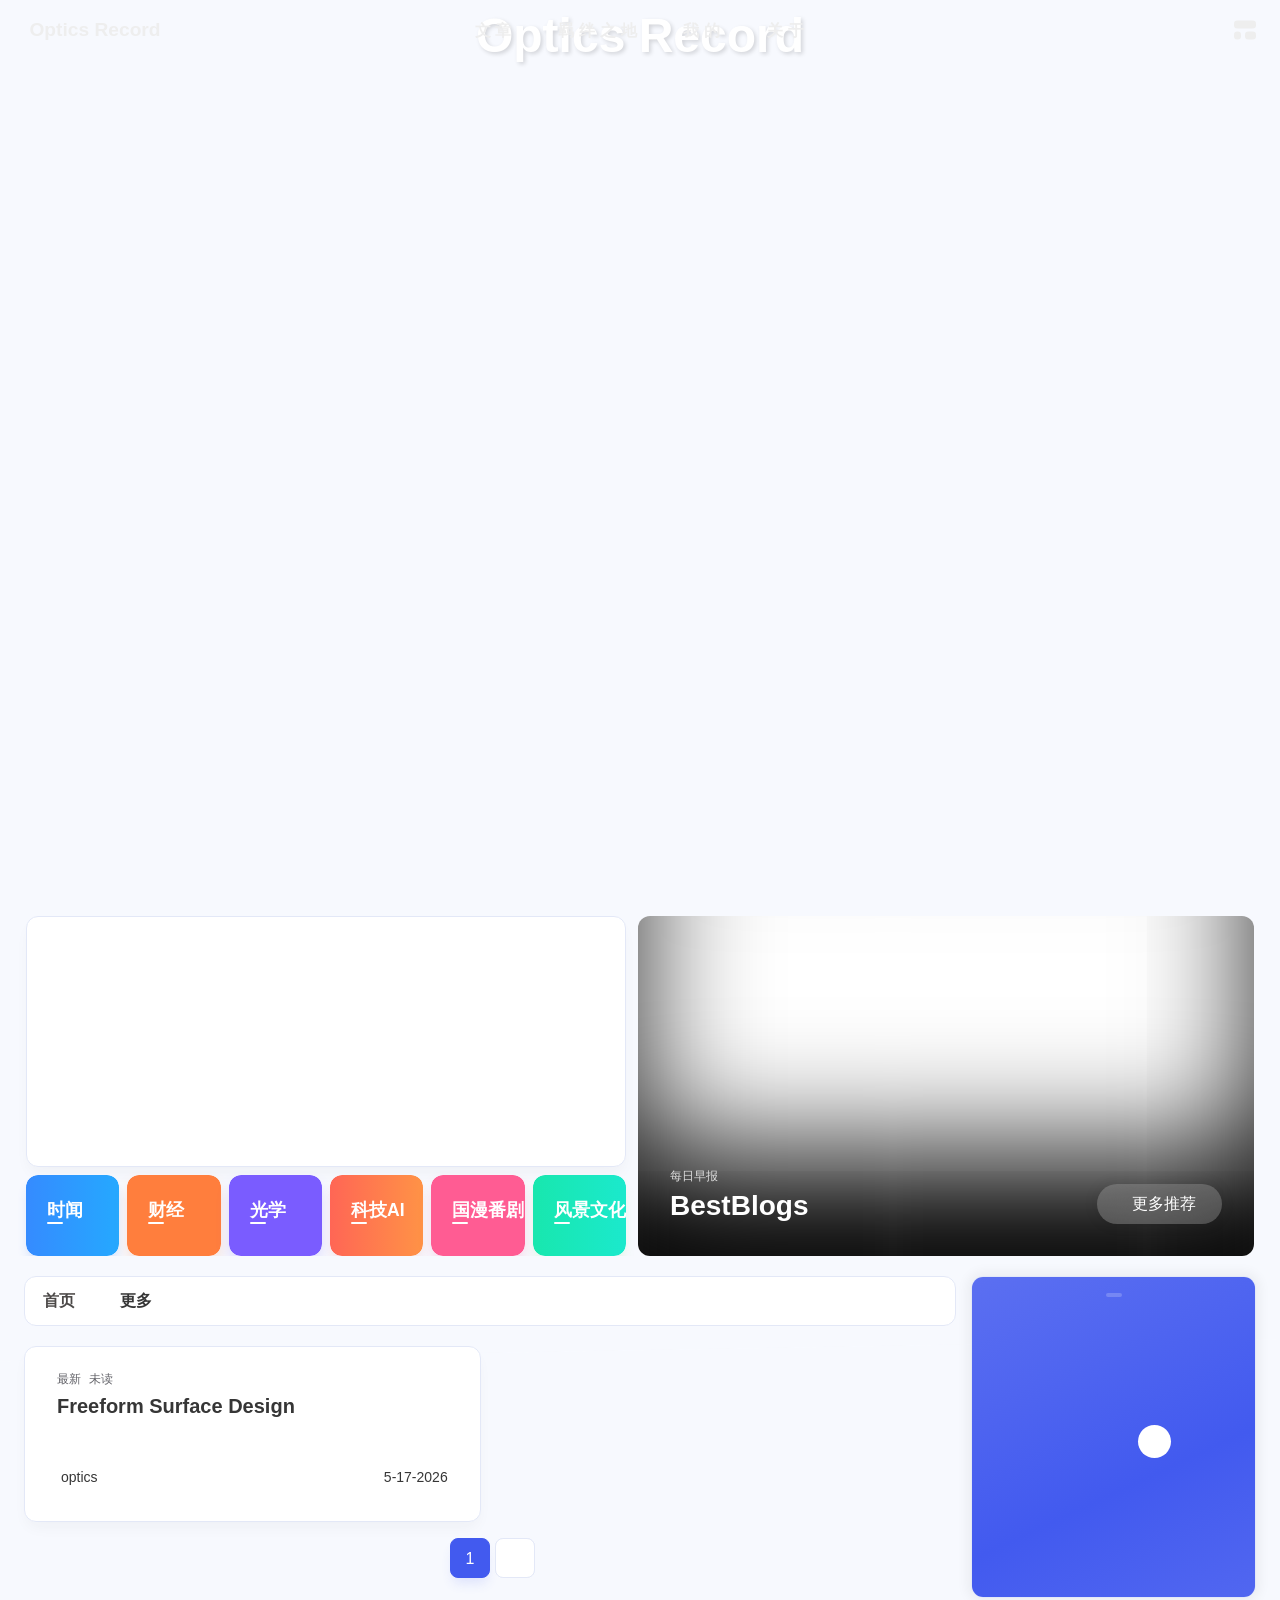
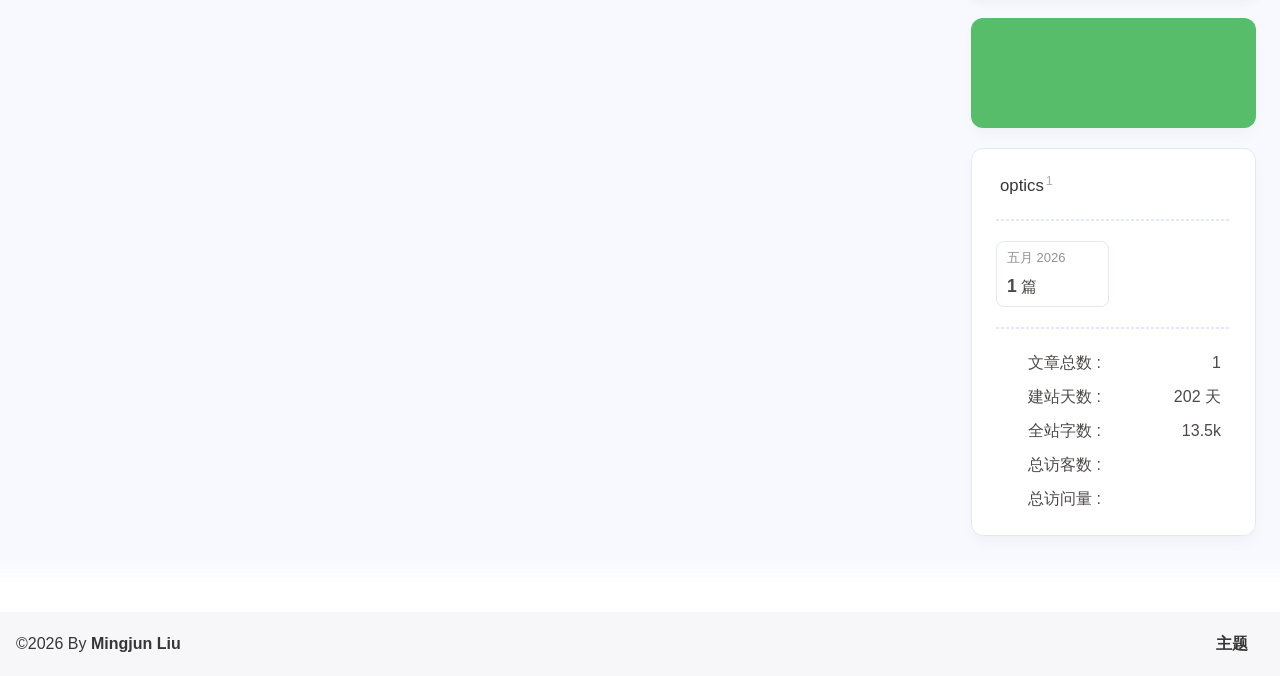
==== commit 093da4b4: "Site updated: 2026-05-19 13:32:39" ====
--- a/index.html
+++ b/index.html
@@ -1,6 +1,6 @@
 <!DOCTYPE html><html lang="zh-CN" data-theme="light"><head><meta charset="UTF-8"><meta http-equiv="X-UA-Compatible" content="IE=edge"><meta name="viewport" content="width=device-width, initial-scale=1.0, user-scalable=no"><title>Optics Record</title><meta name="keywords" content="Optics, AI Agent"><meta name="author" content="Mingjun Liu"><meta name="copyright" content="Mingjun Liu"><meta name="format-detection" content="telephone=no"><meta name="theme-color" content="#f7f9fe"><meta name="mobile-web-app-capable" content="yes"><meta name="apple-touch-fullscreen" content="yes"><meta name="apple-mobile-web-app-title" content="Optics Record"><meta name="application-name" content="Optics Record"><meta name="apple-mobile-web-app-capable" content="yes"><meta name="apple-mobile-web-app-status-bar-style" content="#f7f9fe"><meta property="og:type" content="website"><meta property="og:title" content="Optics Record"><meta property="og:url" content="https://lmj520ls.github.io/index.html"><meta property="og:site_name" content="Optics Record"><meta property="og:description" content="Mingjun Liu 的Optics与 AI"><meta property="og:locale" content="zh-CN"><meta property="og:image" content="https://lmj520ls.github.io/img/Avatar.png"><meta property="article:author" content="Mingjun Liu"><meta property="article:tag" content="Optics, AI Agent"><meta name="twitter:card" content="summary"><meta name="twitter:image" content="https://lmj520ls.github.io/img/Avatar.png"><meta name="description" content="Mingjun Liu 的Optics与 AI"><link rel="shortcut icon" href="/favicon.ico"><link rel="canonical" href="https://lmj520ls.github.io/"><link rel="preconnect" href="//cdn.cbd.int"/><link rel="preconnect" href="//busuanzi.ibruce.info"/><meta name="google-site-verification" content="xxx"/><meta name="baidu-site-verification" content="code-xxx"/><meta name="msvalidate.01" content="xxx"/><link rel="stylesheet" href="/css/index.css"><link rel="stylesheet" href="https://cdn.cbd.int/node-snackbar@0.1.16/dist/snackbar.min.css" media="print" onload="this.media='all'"><link rel="stylesheet" href="https://cdn.cbd.int/@fancyapps/ui@6.1.6/dist/fancybox/fancybox.css" media="print" onload="this.media='all'"><script>const GLOBAL_CONFIG = {
   linkPageTop: undefined,
-  peoplecanvas: {"enable":true,"img":"https://upload-bbs.miyoushe.com/upload/2024/07/27/125766904/ba62475f396df9de3316a08ed9e65d86_5680958632268053399..png"},
+  peoplecanvas: {"enable":true,"img":"/img/happy-loop.png"},
   postHeadAiDescription: {"enable":true,"gptName":"AnZhiYu","mode":"local","switchBtn":false,"btnLink":"https://afdian.net/item/886a79d4db6711eda42a52540025c377","randomNum":3,"basicWordCount":1000,"key":"xxxx","Referer":"https://xx.xx/"},
   diytitle: {"enable":true,"leaveTitle":"w(ﾟДﾟ)w 不要走！再看看嘛！","backTitle":"♪(^∇^*)欢迎肥来！"},
   LA51: undefined,
@@ -60,7 +60,7 @@
   isHome: true,
   isHighlightShrink: false,
   isToc: false,
-  postUpdate: '2026-05-18 18:54:18',
+  postUpdate: '2026-05-19 13:32:34',
   postMainColor: '',
 }</script><noscript><style type="text/css">
   #nav {
@@ -315,11 +315,11 @@
 if (true) {
   document.addEventListener('pjax:send', () => { preloader.initLoading() })
   document.addEventListener('pjax:complete', () => { preloader.endLoading() })
-}</script><link rel="stylesheet" href="https://cdn.cbd.int/anzhiyu-theme-static@1.1.10/progress_bar/progress_bar.css"/><script async="async" src="https://cdn.cbd.int/pace-js@1.2.4/pace.min.js" data-pace-options="{ &quot;restartOnRequestAfter&quot;:false,&quot;eventLag&quot;:false}"></script><div class="page" id="body-wrap"><header class="not-top-img" id="page-header"><nav id="nav"><div id="nav-group"><span id="blog_name"><a id="site-name" href="/" accesskey="h"><div class="title">Optics Record</div><i class="anzhiyufont anzhiyu-icon-house-chimney"></i></a></span><div class="mask-name-container"><div id="name-container"><a id="page-name" href="javascript:anzhiyu.scrollToDest(0, 500)">PAGE_NAME</a></div></div><div id="menus"><div class="menus_items"><div class="menus_item"><a class="site-page" href="javascript:void(0);"><span> 文章</span></a><ul class="menus_item_child"><li><a class="site-page child faa-parent animated-hover" href="/archives/"><i class="anzhiyufont anzhiyu-icon-box-archive faa-tada" style="font-size: 0.9em;"></i><span> 隧道</span></a></li><li><a class="site-page child faa-parent animated-hover" href="/categories/"><i class="anzhiyufont anzhiyu-icon-shapes faa-tada" style="font-size: 0.9em;"></i><span> 分类</span></a></li><li><a class="site-page child faa-parent animated-hover" href="/tags/"><i class="anzhiyufont anzhiyu-icon-tags faa-tada" style="font-size: 0.9em;"></i><span> 标签</span></a></li></ul></div><div class="menus_item"><a class="site-page" href="javascript:void(0);"><span> 羁绊之地</span></a><ul class="menus_item_child"><li><a class="site-page child faa-parent animated-hover" href="/link/"><i class="anzhiyufont anzhiyu-icon-link faa-tada" style="font-size: 0.9em;"></i><span> 友人帐</span></a></li><li><a class="site-page child faa-parent animated-hover" href="/fcircle/"><i class="anzhiyufont anzhiyu-icon-artstation faa-tada" style="font-size: 0.9em;"></i><span> 交流圈</span></a></li><li><a class="site-page child faa-parent animated-hover" href="/comments/"><i class="anzhiyufont anzhiyu-icon-envelope faa-tada" style="font-size: 0.9em;"></i><span> 留言板</span></a></li></ul></div><div class="menus_item"><a class="site-page" href="javascript:void(0);"><span> 我的</span></a><ul class="menus_item_child"><li><a class="site-page child faa-parent animated-hover" href="/music/"><i class="anzhiyufont anzhiyu-icon-music faa-tada" style="font-size: 0.9em;"></i><span> 音乐馆</span></a></li><li><a class="site-page child faa-parent animated-hover" href="/bangumis/"><i class="anzhiyufont anzhiyu-icon-bilibili faa-tada" style="font-size: 0.9em;"></i><span> 追番页</span></a></li><li><a class="site-page child faa-parent animated-hover" href="/album/"><i class="anzhiyufont anzhiyu-icon-images faa-tada" style="font-size: 0.9em;"></i><span> 相册集</span></a></li><li><a class="site-page child faa-parent animated-hover" href="/air-conditioner/"><i class="anzhiyufont anzhiyu-icon-fan faa-tada" style="font-size: 0.9em;"></i><span> 小空调</span></a></li></ul></div><div class="menus_item"><a class="site-page" href="javascript:void(0);"><span> 关于</span></a><ul class="menus_item_child"><li><a class="site-page child faa-parent animated-hover" href="/about/"><i class="anzhiyufont anzhiyu-icon-paper-plane faa-tada" style="font-size: 0.9em;"></i><span> 关于本人</span></a></li><li><a class="site-page child faa-parent animated-hover" href="/essay/"><i class="anzhiyufont anzhiyu-icon-lightbulb faa-tada" style="font-size: 0.9em;"></i><span> 闲言碎语</span></a></li><li><a class="site-page child faa-parent animated-hover" href="javascript:toRandomPost()"><i class="anzhiyufont anzhiyu-icon-shoe-prints1 faa-tada" style="font-size: 0.9em;"></i><span> 随便逛逛</span></a></li></ul></div></div></div><div id="nav-right"><div class="nav-button" id="randomPost_button"><a class="site-page" onclick="toRandomPost()" title="随机前往一个文章" href="javascript:void(0);"><i class="anzhiyufont anzhiyu-icon-dice"></i></a></div><input id="center-console" type="checkbox"/><label class="widget" for="center-console" title="中控台" onclick="anzhiyu.switchConsole();"><i class="left"></i><i class="widget center"></i><i class="widget right"></i></label><div id="console"><div class="console-card-group-reward"><ul class="reward-all console-card"><li class="reward-item"><a href="/img/wechat-pay.png" target="_blank"><img class="post-qr-code-img" alt="微信" src= "[data-uri]" onerror="this.onerror=null,this.src=&quot;/img/404.jpg&quot;" data-lazy-src="/img/wechat-pay.png"/></a><div class="post-qr-code-desc">微信</div></li><li class="reward-item"><a href="/img/alipay-pay.png" target="_blank"><img class="post-qr-code-img" alt="支付宝" src= "[data-uri]" onerror="this.onerror=null,this.src=&quot;/img/404.jpg&quot;" data-lazy-src="/img/alipay-pay.png"/></a><div class="post-qr-code-desc">支付宝</div></li></ul></div><div class="console-card-group"><div class="console-card-group-left"><div class="console-card" id="card-newest-comments"><div class="card-content"><div class="author-content-item-tips">互动</div><span class="author-content-item-title"> 最新评论</span></div><div class="aside-list"><span>正在加载中...</span></div></div></div><div class="console-card-group-right"><div class="console-card tags"><div class="card-content"><div class="author-content-item-tips">兴趣点</div><span class="author-content-item-title">寻找你感兴趣的领域</span><div class="card-tags"><div class="item-headline"></div><div class="card-tag-cloud"><a href="/tags/optics/" style="font-size: 1.05rem;">optics<sup>1</sup></a><a href="/tags/zemax/" style="font-size: 1.05rem;">zemax<sup>1</sup></a></div></div><hr/></div></div><div class="console-card history"><div class="item-headline"><i class="anzhiyufont anzhiyu-icon-box-archiv"></i><span>文章</span></div><div class="card-archives"><div class="item-headline"><i class="anzhiyufont anzhiyu-icon-archive"></i><span>归档</span></div><ul class="card-archive-list"><li class="card-archive-list-item"><a class="card-archive-list-link" href="/archives/2026/05/"><span class="card-archive-list-date">五月 2026</span><div class="card-archive-list-count-group"><span class="card-archive-list-count">1</span><span>篇</span></div></a></li></ul></div><hr/></div></div></div><div class="button-group"><div class="console-btn-item"><a class="darkmode_switchbutton" title="显示模式切换" href="javascript:void(0);"><i class="anzhiyufont anzhiyu-icon-moon"></i></a></div><div class="console-btn-item" id="consoleHideAside" onclick="anzhiyu.hideAsideBtn()" title="边栏显示控制"><a class="asideSwitch"><i class="anzhiyufont anzhiyu-icon-arrows-left-right"></i></a></div><div class="console-btn-item" id="consoleMusic" onclick="anzhiyu.musicToggle()" title="音乐开关"><a class="music-switch"><i class="anzhiyufont anzhiyu-icon-music"></i></a></div></div><div class="console-mask" onclick="anzhiyu.hideConsole()" href="javascript:void(0);"></div></div><div class="nav-button" id="nav-totop"><a class="totopbtn" href="javascript:void(0);"><i class="anzhiyufont anzhiyu-icon-arrow-up"></i><span id="percent" onclick="anzhiyu.scrollToDest(0,500)">0</span></a></div><div id="toggle-menu"><a class="site-page" href="javascript:void(0);" title="切换"><i class="anzhiyufont anzhiyu-icon-bars"></i></a></div></div></div></nav></header><main id="blog-container"><div id="home_top"><div class="swiper_container_card" style="height: auto;width: 100%"><div id="bannerGroup"><div id="random-banner"><canvas id="peoplecanvas"></canvas><a id="random-hover" href="javascript:toRandomPost()"><i class="anzhiyufont anzhiyu-icon-paper-plane"></i><div class="bannerText">随便逛逛<i class="anzhiyufont anzhiyu-icon-arrow-right"></i></div></a></div><div class="categoryGroup"><div class="categoryItem" style="box-shadow:var(--anzhiyu-shadow-blue)"><a class="categoryButton blue" href="/categories/%E6%97%B6%E9%97%BB/"><span class="categoryButtonText">时闻</span><i class="anzhiyufont anzhiyu-icon-newspaper"></i></a></div><div class="categoryItem" style="box-shadow:var(--anzhiyu-shadow-orange)"><a class="categoryButton orange" href="/categories/%E8%B4%A2%E7%BB%8F/"><span class="categoryButtonText">财经</span><i class="anzhiyufont anzhiyu-icon-trend"></i></a></div><div class="categoryItem" style="box-shadow:var(--anzhiyu-shadow-purple)"><a class="categoryButton purple" href="/categories/%E5%85%89%E5%AD%A6/"><span class="categoryButtonText">光学</span><i class="anzhiyufont anzhiyu-icon-compass"></i></a></div><div class="categoryItem" style="box-shadow:var(--anzhiyu-shadow-red)"><a class="categoryButton red" href="/categories/%E7%A7%91%E6%8A%80AI/"><span class="categoryButtonText">科技AI</span><i class="anzhiyufont anzhiyu-icon-robot"></i></a></div><div class="categoryItem" style="box-shadow:var(--anzhiyu-shadow-pink)"><a class="categoryButton pink" href="/categories/%E5%9B%BD%E6%BC%AB%E7%95%AA%E5%89%A7/"><span class="categoryButtonText">国漫番剧</span><i class="anzhiyufont anzhiyu-icon-bilibili"></i></a></div><div class="categoryItem" style="box-shadow:var(--anzhiyu-shadow-green)"><a class="categoryButton green" href="/categories/%E9%A3%8E%E6%99%AF%E6%96%87%E5%8C%96/"><span class="categoryButtonText">风景文化</span><i class="anzhiyufont anzhiyu-icon-book"></i></a></div></div></div><div class="topGroup"><div class="recent-post-item" onclick="pjax.loadUrl(&quot;/2026/05/17/1/&quot;)"><div class="post_cover left_radius"><a href="2026/05/17/1/" title="Freeform Surface Design"><span class="recent-post-top-text">荐</span><img class="post_bg" onerror="this.onerror=null;this.src='/img/404.jpg'" alt="cover"></a></div><div class="recent-post-info"><a class="article-title" href="2026/05/17/1/" title="Freeform Surface Design">Freeform Surface Design</a></div></div><a class="todayCard" id="todayCard" target="_blank" rel="noopener" href="https://www.bestblogs.dev/brief/share/ec607e60-1f11-42eb-ba51-b34bfd6bb99c?utm_source=brief_share&amp;utm_medium=share&amp;utm_campaign=2026-05-17" style="z-index: 1;"><div class="todayCard-info"><div class="todayCard-tips">每日早报</div><div class="todayCard-title">BestBlogs</div></div><img class="todayCard-cover" src= "[data-uri]" onerror="this.onerror=null,this.src=&quot;/img/404.jpg&quot;" data-lazy-src="https://bu.dusays.com/2023/05/13/645fa3cf90d70.webp" onerror="this.onerror=null;this.src='/img/404.jpg'" alt="封面"><div class="banner-button-group"><div class="banner-button" onclick="event.stopPropagation();event.preventDefault();anzhiyu.hideTodayCard();"><i class="anzhiyufont anzhiyu-icon-arrow-circle-right"></i><span class="banner-button-text">更多推荐</span></div></div></a></div><link rel="stylesheet"></div></div><div class="layout" id="content-inner"><div class="recent-posts" id="recent-posts"><div id="categoryBar"><div class="category-bar" id="category-bar"><div id="catalog-bar"><div id="catalog-list"><div class="catalog-list-item" id="首页"><a href="/">首页</a></div></div><div class="category-bar-next" id="category-bar-next" onclick="anzhiyu.scrollCategoryBarToRight()"><i class="anzhiyufont anzhiyu-icon-angle-double-right"></i></div><a class="catalog-more" href="/categories/">更多</a></div></div></div><div class="recent-post-item lastestpost-item" onclick="pjax.loadUrl('/2026/05/17/1/')"><div class="recent-post-info no-cover"><div class="recent-post-info-top"><div class="recent-post-info-top-tips"><span class="newPost">最新</span><a class="unvisited-post" href="/2026/05/17/1/" title="Freeform Surface Design">未读</a></div><a class="article-title" href="/2026/05/17/1/" title="Freeform Surface Design">Freeform Surface Design</a></div><div class="article-meta-wrap"><span class="post-meta-date"><i class="anzhiyufont anzhiyu-icon-calendar-days" style="font-size: 15px; display:none"></i><span class="article-meta-label">发表于</span><time datetime="2026-05-17T06:40:13.556Z" title="发表于 2026-05-17 14:40:13" time="2026-05-17 14:40:13">2026-05-17</time><time class="time_hidden" datetime="2026-05-18T02:27:39.725Z" title="更新于 2026-05-18 10:27:39" time="2026-05-18 10:27:39">2026-05-18</time></span><span class="article-meta tags"><a class="article-meta__tags" href="/tags/optics/" event.cancelbubble onclick="window.event.cancelBubble=true;"><span> <i class="anzhiyufont anzhiyu-icon-hashtag"></i>optics</span></a><a class="article-meta__tags" href="/tags/zemax/" event.cancelbubble onclick="window.event.cancelBubble=true;"><span> <i class="anzhiyufont anzhiyu-icon-hashtag"></i>zemax</span></a></span></div><div class="content">自由曲面的数学描述自由曲面常用哪些数学描述方式？自由曲面的数学描述方式大致可以分为三大类：多项式类、样条类和 正交基函数类。
+}</script><link rel="stylesheet" href="https://cdn.cbd.int/anzhiyu-theme-static@1.1.10/progress_bar/progress_bar.css"/><script async="async" src="https://cdn.cbd.int/pace-js@1.2.4/pace.min.js" data-pace-options="{ &quot;restartOnRequestAfter&quot;:false,&quot;eventLag&quot;:false}"></script><div class="page" id="body-wrap"><header class="full_page" id="page-header" style="/img/happy.jpg"><nav id="nav"><div id="nav-group"><span id="blog_name"><a id="site-name" href="/" accesskey="h"><div class="title">Optics Record</div><i class="anzhiyufont anzhiyu-icon-house-chimney"></i></a></span><div class="mask-name-container"><div id="name-container"><a id="page-name" href="javascript:anzhiyu.scrollToDest(0, 500)">PAGE_NAME</a></div></div><div id="menus"><div class="menus_items"><div class="menus_item"><a class="site-page" href="javascript:void(0);"><span> 文章</span></a><ul class="menus_item_child"><li><a class="site-page child faa-parent animated-hover" href="/archives/"><i class="anzhiyufont anzhiyu-icon-box-archive faa-tada" style="font-size: 0.9em;"></i><span> 隧道</span></a></li><li><a class="site-page child faa-parent animated-hover" href="/categories/"><i class="anzhiyufont anzhiyu-icon-shapes faa-tada" style="font-size: 0.9em;"></i><span> 分类</span></a></li><li><a class="site-page child faa-parent animated-hover" href="/tags/"><i class="anzhiyufont anzhiyu-icon-tags faa-tada" style="font-size: 0.9em;"></i><span> 标签</span></a></li></ul></div><div class="menus_item"><a class="site-page" href="javascript:void(0);"><span> 羁绊之地</span></a><ul class="menus_item_child"><li><a class="site-page child faa-parent animated-hover" href="/link/"><i class="anzhiyufont anzhiyu-icon-link faa-tada" style="font-size: 0.9em;"></i><span> 友人帐</span></a></li><li><a class="site-page child faa-parent animated-hover" href="/fcircle/"><i class="anzhiyufont anzhiyu-icon-artstation faa-tada" style="font-size: 0.9em;"></i><span> 交流圈</span></a></li><li><a class="site-page child faa-parent animated-hover" href="/comments/"><i class="anzhiyufont anzhiyu-icon-envelope faa-tada" style="font-size: 0.9em;"></i><span> 留言板</span></a></li></ul></div><div class="menus_item"><a class="site-page" href="javascript:void(0);"><span> 我的</span></a><ul class="menus_item_child"><li><a class="site-page child faa-parent animated-hover" href="/music/"><i class="anzhiyufont anzhiyu-icon-music faa-tada" style="font-size: 0.9em;"></i><span> 音乐馆</span></a></li><li><a class="site-page child faa-parent animated-hover" href="/bangumis/"><i class="anzhiyufont anzhiyu-icon-bilibili faa-tada" style="font-size: 0.9em;"></i><span> 追番页</span></a></li><li><a class="site-page child faa-parent animated-hover" href="/album/"><i class="anzhiyufont anzhiyu-icon-images faa-tada" style="font-size: 0.9em;"></i><span> 相册集</span></a></li><li><a class="site-page child faa-parent animated-hover" href="/air-conditioner/"><i class="anzhiyufont anzhiyu-icon-fan faa-tada" style="font-size: 0.9em;"></i><span> 小空调</span></a></li></ul></div><div class="menus_item"><a class="site-page" href="javascript:void(0);"><span> 关于</span></a><ul class="menus_item_child"><li><a class="site-page child faa-parent animated-hover" href="/about/"><i class="anzhiyufont anzhiyu-icon-paper-plane faa-tada" style="font-size: 0.9em;"></i><span> 关于本人</span></a></li><li><a class="site-page child faa-parent animated-hover" href="/essay/"><i class="anzhiyufont anzhiyu-icon-lightbulb faa-tada" style="font-size: 0.9em;"></i><span> 奇思妙想</span></a></li><li><a class="site-page child faa-parent animated-hover" href="javascript:toRandomPost()"><i class="anzhiyufont anzhiyu-icon-shoe-prints1 faa-tada" style="font-size: 0.9em;"></i><span> 消遣之地</span></a></li></ul></div></div></div><div id="nav-right"><div class="nav-button" id="randomPost_button"><a class="site-page" onclick="toRandomPost()" title="随机前往一个文章" href="javascript:void(0);"><i class="anzhiyufont anzhiyu-icon-dice"></i></a></div><input id="center-console" type="checkbox"/><label class="widget" for="center-console" title="中控台" onclick="anzhiyu.switchConsole();"><i class="left"></i><i class="widget center"></i><i class="widget right"></i></label><div id="console"><div class="console-card-group-reward"><ul class="reward-all console-card"><li class="reward-item"><a href="/img/wechat-pay.png" target="_blank"><img class="post-qr-code-img" alt="微信" src= "[data-uri]" onerror="this.onerror=null,this.src=&quot;/img/404.jpg&quot;" data-lazy-src="/img/wechat-pay.png"/></a><div class="post-qr-code-desc">微信</div></li><li class="reward-item"><a href="/img/alipay-pay.png" target="_blank"><img class="post-qr-code-img" alt="支付宝" src= "[data-uri]" onerror="this.onerror=null,this.src=&quot;/img/404.jpg&quot;" data-lazy-src="/img/alipay-pay.png"/></a><div class="post-qr-code-desc">支付宝</div></li></ul></div><div class="console-card-group"><div class="console-card-group-left"><div class="console-card" id="card-newest-comments"><div class="card-content"><div class="author-content-item-tips">互动</div><span class="author-content-item-title"> 最新评论</span></div><div class="aside-list"><span>正在加载中...</span></div></div></div><div class="console-card-group-right"><div class="console-card tags"><div class="card-content"><div class="author-content-item-tips">兴趣点</div><span class="author-content-item-title">寻找你感兴趣的领域</span><div class="card-tags"><div class="item-headline"></div><div class="card-tag-cloud"><a href="/tags/optics/" style="font-size: 1.05rem;">optics<sup>1</sup></a></div></div><hr/></div></div><div class="console-card history"><div class="item-headline"><i class="anzhiyufont anzhiyu-icon-box-archiv"></i><span>文章</span></div><div class="card-archives"><div class="item-headline"><i class="anzhiyufont anzhiyu-icon-archive"></i><span>归档</span></div><ul class="card-archive-list"><li class="card-archive-list-item"><a class="card-archive-list-link" href="/archives/2026/05/"><span class="card-archive-list-date">五月 2026</span><div class="card-archive-list-count-group"><span class="card-archive-list-count">1</span><span>篇</span></div></a></li></ul></div><hr/></div></div></div><div class="button-group"><div class="console-btn-item"><a class="darkmode_switchbutton" title="显示模式切换" href="javascript:void(0);"><i class="anzhiyufont anzhiyu-icon-moon"></i></a></div><div class="console-btn-item" id="consoleHideAside" onclick="anzhiyu.hideAsideBtn()" title="边栏显示控制"><a class="asideSwitch"><i class="anzhiyufont anzhiyu-icon-arrows-left-right"></i></a></div><div class="console-btn-item" id="consoleMusic" onclick="anzhiyu.musicToggle()" title="音乐开关"><a class="music-switch"><i class="anzhiyufont anzhiyu-icon-music"></i></a></div></div><div class="console-mask" onclick="anzhiyu.hideConsole()" href="javascript:void(0);"></div></div><div class="nav-button" id="nav-totop"><a class="totopbtn" href="javascript:void(0);"><i class="anzhiyufont anzhiyu-icon-arrow-up"></i><span id="percent" onclick="anzhiyu.scrollToDest(0,500)">0</span></a></div><div id="toggle-menu"><a class="site-page" href="javascript:void(0);" title="切换"><i class="anzhiyufont anzhiyu-icon-bars"></i></a></div></div></div></nav><div id="site-info"><h1 id="site-title">Optics Record</h1></div><div id="scroll-down"><i class="anzhiyufont anzhiyu-icon-angle-down scroll-down-effects"></i></div></header><main id="blog-container"><div id="home_top"><div class="swiper_container_card" style="height: auto;width: 100%"><div id="bannerGroup"><div id="random-banner"><canvas id="peoplecanvas"></canvas><a id="random-hover" href="javascript:toRandomPost()"><i class="anzhiyufont anzhiyu-icon-paper-plane"></i><div class="bannerText">随便逛逛<i class="anzhiyufont anzhiyu-icon-arrow-right"></i></div></a></div><div class="categoryGroup"><div class="categoryItem" style="box-shadow:var(--anzhiyu-shadow-blue)"><a class="categoryButton blue" href="/categories/%E6%97%B6%E9%97%BB/"><span class="categoryButtonText">时闻</span><i class="anzhiyufont anzhiyu-icon-newspaper"></i></a></div><div class="categoryItem" style="box-shadow:var(--anzhiyu-shadow-orange)"><a class="categoryButton orange" href="/categories/%E8%B4%A2%E7%BB%8F/"><span class="categoryButtonText">财经</span><i class="anzhiyufont anzhiyu-icon-trend"></i></a></div><div class="categoryItem" style="box-shadow:var(--anzhiyu-shadow-purple)"><a class="categoryButton purple" href="/categories/%E5%85%89%E5%AD%A6/"><span class="categoryButtonText">光学</span><i class="anzhiyufont anzhiyu-icon-compass"></i></a></div><div class="categoryItem" style="box-shadow:var(--anzhiyu-shadow-red)"><a class="categoryButton red" href="/categories/%E7%A7%91%E6%8A%80AI/"><span class="categoryButtonText">科技AI</span><i class="anzhiyufont anzhiyu-icon-robot"></i></a></div><div class="categoryItem" style="box-shadow:var(--anzhiyu-shadow-pink)"><a class="categoryButton pink" target="_blank" rel="noopener" href="https://www.bilibili.com/"><span class="categoryButtonText">国漫番剧</span><i class="anzhiyufont anzhiyu-icon-bilibili"></i></a></div><div class="categoryItem" style="box-shadow:var(--anzhiyu-shadow-green)"><a class="categoryButton green" href="/categories/%E9%A3%8E%E6%99%AF%E6%96%87%E5%8C%96/"><span class="categoryButtonText">风景文化</span><i class="anzhiyufont anzhiyu-icon-book"></i></a></div></div></div><div class="topGroup"><div class="recent-post-item" onclick="pjax.loadUrl(&quot;/2026/05/17/1/&quot;)"><div class="post_cover left_radius"><a href="2026/05/17/1/" title="Freeform Surface Design"><span class="recent-post-top-text">荐</span><img class="post_bg" onerror="this.onerror=null;this.src='/img/404.jpg'" alt="cover"></a></div><div class="recent-post-info"><a class="article-title" href="2026/05/17/1/" title="Freeform Surface Design">Freeform Surface Design</a></div></div><a class="todayCard" id="todayCard" target="_blank" rel="noopener" href="https://www.bestblogs.dev/reading/brief" style="z-index: 1;"><div class="todayCard-info"><div class="todayCard-tips">每日早报</div><div class="todayCard-title">BestBlogs</div></div><img class="todayCard-cover" src= "[data-uri]" onerror="this.onerror=null,this.src=&quot;/img/404.jpg&quot;" data-lazy-src="https://bu.dusays.com/2023/05/13/645fa3cf90d70.webp" onerror="this.onerror=null;this.src='/img/404.jpg'" alt="封面"><div class="banner-button-group"><div class="banner-button" onclick="event.stopPropagation();event.preventDefault();anzhiyu.hideTodayCard();"><i class="anzhiyufont anzhiyu-icon-arrow-circle-right"></i><span class="banner-button-text">更多推荐</span></div></div></a></div><link rel="stylesheet"></div></div><div class="layout" id="content-inner"><div class="recent-posts" id="recent-posts"><div id="categoryBar"><div class="category-bar" id="category-bar"><div id="catalog-bar"><div id="catalog-list"><div class="catalog-list-item" id="首页"><a href="/">首页</a></div></div><div class="category-bar-next" id="category-bar-next" onclick="anzhiyu.scrollCategoryBarToRight()"><i class="anzhiyufont anzhiyu-icon-angle-double-right"></i></div><a class="catalog-more" href="/categories/">更多</a></div></div></div><div class="recent-post-item lastestpost-item" onclick="pjax.loadUrl('/2026/05/17/1/')"><div class="recent-post-info no-cover"><div class="recent-post-info-top"><div class="recent-post-info-top-tips"><span class="newPost">最新</span><a class="unvisited-post" href="/2026/05/17/1/" title="Freeform Surface Design">未读</a></div><a class="article-title" href="/2026/05/17/1/" title="Freeform Surface Design">Freeform Surface Design</a></div><div class="article-meta-wrap"><span class="post-meta-date"><i class="anzhiyufont anzhiyu-icon-calendar-days" style="font-size: 15px; display:none"></i><span class="article-meta-label">发表于</span><time datetime="2026-05-17T06:40:13.556Z" title="发表于 2026-05-17 14:40:13" time="2026-05-17 14:40:13">2026-05-17</time><time class="time_hidden" datetime="2026-05-19T05:20:48.536Z" title="更新于 2026-05-19 13:20:48" time="2026-05-19 13:20:48">2026-05-19</time></span><span class="article-meta tags"><a class="article-meta__tags" href="/tags/optics/" event.cancelbubble onclick="window.event.cancelBubble=true;"><span> <i class="anzhiyufont anzhiyu-icon-hashtag"></i>optics</span></a></span></div><div class="content">自由曲面的数学描述自由曲面常用哪些数学描述方式？自由曲面的数学描述方式大致可以分为三大类：多项式类、样条类和 正交基函数类。
 多项式类最直观，比如XY多项式面型，直接用x、y的幂次组合来描述面形偏离， 形式简单，在早期的非球面和轻度自由曲面设计中很常见。但它的问题是高阶项之间耦合严重，优化时容易震荡。 
 Zernike 多项式属于正交基函数类，最初来自光学检测领域，天然适合描述圆形 口径上的波前像差。它的每一项都有明确的像差物理含义——比如离焦、像散、 彗差等——所以在分析和公差评估时特别方便。但它严格定义在单位圆上，遇到矩形或其他非圆口径就需要做正交化修正，否则各项之间不再正交，拟合效率会下降。 
 对于非圆形口径，ForbesQ多项式（包括Qbfs和Qcon）是一个很好的选择。Forbes 多项式专门针对光学制造做了设计，其基函数在归一化口径上正交，系数的大小直接反映对面形的贡献量级，优化收敛性好，也方便评估可制造性。 
-NURBS（非均匀有理B样条）则属于样条类，它的自由度极高，可以描述几乎任意复杂的面形，在照明、HUD等对面形自由度要求极高的场景中广泛使用。代价 是参数量大，控制 ...</div></div></div><nav id="pagination"><div class="pagination"><span class="page-number current">1</span><div class="toPageGroup"><input id="toPageText" oninput="value=value.replace(/[^0-9]/g,'')" maxlength="3" onkeyup="this.value=this.value.replace(/[^u4e00-u9fa5w]/g,'')" aria-label="toPage"><a id="toPageButton" onclick="anzhiyu.toPage()"><i class="anzhiyufont anzhiyu-icon-angles-right" style="font-weight: inherit; font-size: 1rem;"></i></a></div></div></nav></div><div class="aside-content" id="aside-content"><div class="card-widget card-info"><div class="card-content"><div class="author-info__sayhi" id="author-info__sayhi" onclick="anzhiyu.changeSayHelloText()"></div><div class="author-info-avatar"><img class="avatar-img" src= "[data-uri]" onerror="this.onerror=null,this.src=&quot;/img/404.jpg&quot;" data-lazy-src="/img/Avatar.png" onerror="this.onerror=null;this.src='/img/friend_404.gif'" alt="avatar"/><div class="author-status"><img class="g-status" src= "[data-uri]" onerror="this.onerror=null,this.src=&quot;/img/404.jpg&quot;" data-lazy-src="https://bu.dusays.com/2023/08/24/64e6ce9c507bb.png" alt="status"/></div></div><div class="author-info__description">Mingjun Liu 的Optics与 AI</div></div></div><div class="card-widget anzhiyu-right-widget" id="card-wechat" onclick="null"><div id="flip-wrapper"><div id="flip-content"><div class="face" style="background: url(https://bu.dusays.com/2023/01/13/63c02edf44033.png) center center / 100% no-repeat"></div><div class="back face" style="background: url(/img/gzh-qr.png) center center / 100% no-repeat"></div></div></div></div><div class="sticky_layout"><div class="card-widget"><div class="card-tags"><div class="item-headline"></div><div class="card-tag-cloud"><a href="/tags/optics/" style="font-size: 1.05rem;">optics<sup>1</sup></a><a href="/tags/zemax/" style="font-size: 1.05rem;">zemax<sup>1</sup></a></div></div><hr/><div class="card-archives"><div class="item-headline"><i class="anzhiyufont anzhiyu-icon-archive"></i><span>归档</span></div><ul class="card-archive-list"><li class="card-archive-list-item"><a class="card-archive-list-link" href="/archives/2026/05/"><span class="card-archive-list-date">五月 2026</span><div class="card-archive-list-count-group"><span class="card-archive-list-count">1</span><span>篇</span></div></a></li></ul></div><hr/><div class="card-webinfo"><div class="item-headline"><i class="anzhiyufont anzhiyu-icon-chart-line"></i><span>网站资讯</span></div><div class="webinfo"><div class="webinfo-item"><div class="webinfo-item-title"><i class="anzhiyufont anzhiyu-icon-file-lines"></i><div class="item-name">文章总数 :</div></div><div class="item-count">1</div></div><div class="webinfo-item"><div class="webinfo-item-title"><i class="anzhiyufont anzhiyu-icon-stopwatch"></i><div class="item-name">建站天数 :</div></div><div class="item-count" id="runtimeshow" data-publishDate="2026-05-17T08:50:00.000Z"><i class="anzhiyufont anzhiyu-icon-spinner anzhiyu-spin"></i></div></div><div class="webinfo-item"><div class="webinfo-item-title"><i class="anzhiyufont anzhiyu-icon-font"></i><div class="item-name">全站字数 :</div></div><div class="item-count">13.5k</div></div><div class="webinfo-item"><div class="webinfo-item-title"><i class="anzhiyufont anzhiyu-icon-universal-access"></i><div class="item-name">总访客数 :</div></div><div class="item-count" id="busuanzi_value_site_uv"><i class="anzhiyufont anzhiyu-icon-spinner anzhiyu-spin"></i></div></div><div class="webinfo-item"><div class="webinfo-item-title"><i class="anzhiyufont anzhiyu-icon-square-poll-vertical"></i><div class="item-name">总访问量 :</div></div><div class="item-count" id="busuanzi_value_site_pv"><i class="anzhiyufont anzhiyu-icon-spinner anzhiyu-spin"></i></div></div></div></div></div></div></div></div></main><footer id="footer"><div id="footer-wrap"></div><div id="footer-bar"><div class="footer-bar-links"><div class="footer-bar-left"><div id="footer-bar-tips"><div class="copyright">&copy;2026 By <a class="footer-bar-link" href="/" title="Mingjun Liu" target="_blank">Mingjun Liu</a></div></div><div id="footer-type-tips"></div></div><div class="footer-bar-right"><a class="footer-bar-link" target="_blank" rel="noopener" href="https://github.com/anzhiyu-c/hexo-theme-anzhiyu" title="主题">主题</a></div></div></div></footer></div><div id="sidebar"><div id="menu-mask"></div><div id="sidebar-menus"><div class="sidebar-site-data site-data is-center"><a href="/archives/" title="archive"><div class="headline">文章</div><div class="length-num">1</div></a><a href="/tags/" title="tag"><div class="headline">标签</div><div class="length-num">2</div></a><a href="/categories/" title="category"><div class="headline">分类</div><div class="length-num">0</div></a></div><span class="sidebar-menu-item-title">功能</span><div class="sidebar-menu-item"><a class="darkmode_switchbutton menu-child" href="javascript:void(0);" title="显示模式"><i class="anzhiyufont anzhiyu-icon-circle-half-stroke"></i><span>显示模式</span></a></div><div class="back-menu-list-groups"><div class="back-menu-list-group"><div class="back-menu-list-title">网页</div><div class="back-menu-list"><a class="back-menu-item" target="_blank" rel="noopener" href="https://hexo.anheyu.com/" title="博客"><img class="back-menu-item-icon" src= "[data-uri]" onerror="this.onerror=null,this.src=&quot;/img/404.jpg&quot;" data-lazy-src="/img/favicon.ico" alt="博客"/><span class="back-menu-item-text">博客</span></a></div></div><div class="back-menu-list-group"><div class="back-menu-list-title">项目</div><div class="back-menu-list"><a class="back-menu-item" target="_blank" rel="noopener" href="https://image.anheyu.com/" title="安知鱼图床"><img class="back-menu-item-icon" src= "[data-uri]" onerror="this.onerror=null,this.src=&quot;/img/404.jpg&quot;" data-lazy-src="https://image.anheyu.com/favicon.ico" alt="安知鱼图床"/><span class="back-menu-item-text">安知鱼图床</span></a></div></div></div><div class="menus_items"><div class="menus_item"><a class="site-page" href="javascript:void(0);"><span> 文章</span></a><ul class="menus_item_child"><li><a class="site-page child faa-parent animated-hover" href="/archives/"><i class="anzhiyufont anzhiyu-icon-box-archive faa-tada" style="font-size: 0.9em;"></i><span> 隧道</span></a></li><li><a class="site-page child faa-parent animated-hover" href="/categories/"><i class="anzhiyufont anzhiyu-icon-shapes faa-tada" style="font-size: 0.9em;"></i><span> 分类</span></a></li><li><a class="site-page child faa-parent animated-hover" href="/tags/"><i class="anzhiyufont anzhiyu-icon-tags faa-tada" style="font-size: 0.9em;"></i><span> 标签</span></a></li></ul></div><div class="menus_item"><a class="site-page" href="javascript:void(0);"><span> 羁绊之地</span></a><ul class="menus_item_child"><li><a class="site-page child faa-parent animated-hover" href="/link/"><i class="anzhiyufont anzhiyu-icon-link faa-tada" style="font-size: 0.9em;"></i><span> 友人帐</span></a></li><li><a class="site-page child faa-parent animated-hover" href="/fcircle/"><i class="anzhiyufont anzhiyu-icon-artstation faa-tada" style="font-size: 0.9em;"></i><span> 交流圈</span></a></li><li><a class="site-page child faa-parent animated-hover" href="/comments/"><i class="anzhiyufont anzhiyu-icon-envelope faa-tada" style="font-size: 0.9em;"></i><span> 留言板</span></a></li></ul></div><div class="menus_item"><a class="site-page" href="javascript:void(0);"><span> 我的</span></a><ul class="menus_item_child"><li><a class="site-page child faa-parent animated-hover" href="/music/"><i class="anzhiyufont anzhiyu-icon-music faa-tada" style="font-size: 0.9em;"></i><span> 音乐馆</span></a></li><li><a class="site-page child faa-parent animated-hover" href="/bangumis/"><i class="anzhiyufont anzhiyu-icon-bilibili faa-tada" style="font-size: 0.9em;"></i><span> 追番页</span></a></li><li><a class="site-page child faa-parent animated-hover" href="/album/"><i class="anzhiyufont anzhiyu-icon-images faa-tada" style="font-size: 0.9em;"></i><span> 相册集</span></a></li><li><a class="site-page child faa-parent animated-hover" href="/air-conditioner/"><i class="anzhiyufont anzhiyu-icon-fan faa-tada" style="font-size: 0.9em;"></i><span> 小空调</span></a></li></ul></div><div class="menus_item"><a class="site-page" href="javascript:void(0);"><span> 关于</span></a><ul class="menus_item_child"><li><a class="site-page child faa-parent animated-hover" href="/about/"><i class="anzhiyufont anzhiyu-icon-paper-plane faa-tada" style="font-size: 0.9em;"></i><span> 关于本人</span></a></li><li><a class="site-page child faa-parent animated-hover" href="/essay/"><i class="anzhiyufont anzhiyu-icon-lightbulb faa-tada" style="font-size: 0.9em;"></i><span> 闲言碎语</span></a></li><li><a class="site-page child faa-parent animated-hover" href="javascript:toRandomPost()"><i class="anzhiyufont anzhiyu-icon-shoe-prints1 faa-tada" style="font-size: 0.9em;"></i><span> 随便逛逛</span></a></li></ul></div></div><span class="sidebar-menu-item-title">标签</span><div class="card-tags"><div class="item-headline"></div><div class="card-tag-cloud"><a href="/tags/optics/" style="font-size: 0.88rem;">optics<sup>1</sup></a><a href="/tags/zemax/" style="font-size: 0.88rem;">zemax<sup>1</sup></a></div></div><hr/></div></div><div id="rightside"><div id="rightside-config-hide"><button id="translateLink" type="button" title="简繁转换">繁</button><button id="darkmode" type="button" title="浅色和深色模式转换"><i class="anzhiyufont anzhiyu-icon-circle-half-stroke"></i></button><button id="hide-aside-btn" type="button" title="单栏和双栏切换"><i class="anzhiyufont anzhiyu-icon-arrows-left-right"></i></button></div><div id="rightside-config-show"><button id="rightside-config" type="button" title="设置"><i class="anzhiyufont anzhiyu-icon-gear"></i></button><button id="go-up" type="button" title="回到顶部"><i class="anzhiyufont anzhiyu-icon-arrow-up"></i></button></div></div><div id="nav-music"><a id="nav-music-hoverTips" onclick="anzhiyu.musicToggle()" accesskey="m">播放音乐</a><div id="console-music-bg"></div><meting-js id="8152976493" server="netease" type="playlist" mutex="true" preload="none" theme="var(--anzhiyu-main)" data-lrctype="0" order="random" volume="0.7"></meting-js></div><div id="rightMenu"><div class="rightMenu-group rightMenu-small"><div class="rightMenu-item" id="menu-backward"><i class="anzhiyufont anzhiyu-icon-arrow-left"></i></div><div class="rightMenu-item" id="menu-forward"><i class="anzhiyufont anzhiyu-icon-arrow-right"></i></div><div class="rightMenu-item" id="menu-refresh"><i class="anzhiyufont anzhiyu-icon-arrow-rotate-right" style="font-size: 1rem;"></i></div><div class="rightMenu-item" id="menu-top"><i class="anzhiyufont anzhiyu-icon-arrow-up"></i></div></div><div class="rightMenu-group rightMenu-line rightMenuPlugin"><div class="rightMenu-item" id="menu-copytext"><i class="anzhiyufont anzhiyu-icon-copy"></i><span>复制选中文本</span></div><div class="rightMenu-item" id="menu-pastetext"><i class="anzhiyufont anzhiyu-icon-paste"></i><span>粘贴文本</span></div><a class="rightMenu-item" id="menu-commenttext"><i class="anzhiyufont anzhiyu-icon-comment-medical"></i><span>引用到评论</span></a><div class="rightMenu-item" id="menu-newwindow"><i class="anzhiyufont anzhiyu-icon-window-restore"></i><span>新窗口打开</span></div><div class="rightMenu-item" id="menu-copylink"><i class="anzhiyufont anzhiyu-icon-link"></i><span>复制链接地址</span></div><div class="rightMenu-item" id="menu-copyimg"><i class="anzhiyufont anzhiyu-icon-images"></i><span>复制此图片</span></div><div class="rightMenu-item" id="menu-downloadimg"><i class="anzhiyufont anzhiyu-icon-download"></i><span>下载此图片</span></div><div class="rightMenu-item" id="menu-newwindowimg"><i class="anzhiyufont anzhiyu-icon-window-restore"></i><span>新窗口打开图片</span></div><div class="rightMenu-item" id="menu-search"><i class="anzhiyufont anzhiyu-icon-magnifying-glass"></i><span>站内搜索</span></div><div class="rightMenu-item" id="menu-searchBaidu"><i class="anzhiyufont anzhiyu-icon-magnifying-glass"></i><span>百度搜索</span></div><div class="rightMenu-item" id="menu-music-toggle"><i class="anzhiyufont anzhiyu-icon-play"></i><span>播放音乐</span></div><div class="rightMenu-item" id="menu-music-back"><i class="anzhiyufont anzhiyu-icon-backward"></i><span>切换到上一首</span></div><div class="rightMenu-item" id="menu-music-forward"><i class="anzhiyufont anzhiyu-icon-forward"></i><span>切换到下一首</span></div><div class="rightMenu-item" id="menu-music-playlist" onclick="window.open(&quot;https://y.qq.com/n/ryqq/playlist/8802438608&quot;, &quot;_blank&quot;);" style="display: none;"><i class="anzhiyufont anzhiyu-icon-radio"></i><span>查看所有歌曲</span></div><div class="rightMenu-item" id="menu-music-copyMusicName"><i class="anzhiyufont anzhiyu-icon-copy"></i><span>复制歌名</span></div></div><div class="rightMenu-group rightMenu-line rightMenuOther"><a class="rightMenu-item menu-link" id="menu-randomPost"><i class="anzhiyufont anzhiyu-icon-shuffle"></i><span>随便逛逛</span></a><a class="rightMenu-item menu-link" href="/categories/"><i class="anzhiyufont anzhiyu-icon-cube"></i><span>博客分类</span></a><a class="rightMenu-item menu-link" href="/tags/"><i class="anzhiyufont anzhiyu-icon-tags"></i><span>文章标签</span></a></div><div class="rightMenu-group rightMenu-line rightMenuOther"><a class="rightMenu-item" id="menu-copy" href="javascript:void(0);"><i class="anzhiyufont anzhiyu-icon-copy"></i><span>复制地址</span></a><a class="rightMenu-item" id="menu-commentBarrage" href="javascript:void(0);"><i class="anzhiyufont anzhiyu-icon-message"></i><span class="menu-commentBarrage-text">关闭热评</span></a><a class="rightMenu-item" id="menu-darkmode" href="javascript:void(0);"><i class="anzhiyufont anzhiyu-icon-circle-half-stroke"></i><span class="menu-darkmode-text">深色模式</span></a><a class="rightMenu-item" id="menu-translate" href="javascript:void(0);"><i class="anzhiyufont anzhiyu-icon-language"></i><span>轉為繁體</span></a></div></div><div id="rightmenu-mask"></div><div><script src="/js/utils.js"></script><script src="/js/main.js"></script><script src="/js/tw_cn.js"></script><script src="https://cdn.cbd.int/@fancyapps/ui@6.1.6/dist/fancybox/fancybox.umd.js"></script><script src="https://cdn.cbd.int/instant.page@5.2.0/instantpage.js" type="module"></script><script src="https://cdn.cbd.int/vanilla-lazyload@19.1.3/dist/lazyload.iife.min.js"></script><script src="https://cdn.cbd.int/node-snackbar@0.1.16/dist/snackbar.min.js"></script><canvas id="universe"></canvas><script async src="https://npm.elemecdn.com/anzhiyu-theme-static@1.0.0/dark/dark.js"></script><script>// 消除控制台打印
+NURBS（非均匀有理B样条）则属于样条类，它的自由度极高，可以描述几乎任意复杂的面形，在照明、HUD等对面形自由度要求极高的场景中广泛使用。代价 是参数量大，控制 ...</div></div></div><nav id="pagination"><div class="pagination"><span class="page-number current">1</span><div class="toPageGroup"><input id="toPageText" oninput="value=value.replace(/[^0-9]/g,'')" maxlength="3" onkeyup="this.value=this.value.replace(/[^u4e00-u9fa5w]/g,'')" aria-label="toPage"><a id="toPageButton" onclick="anzhiyu.toPage()"><i class="anzhiyufont anzhiyu-icon-angles-right" style="font-weight: inherit; font-size: 1rem;"></i></a></div></div></nav></div><div class="aside-content" id="aside-content"><div class="card-widget card-info"><div class="card-content"><div class="author-info__sayhi" id="author-info__sayhi" onclick="anzhiyu.changeSayHelloText()"></div><div class="author-info-avatar"><img class="avatar-img" src= "[data-uri]" onerror="this.onerror=null,this.src=&quot;/img/404.jpg&quot;" data-lazy-src="/img/Avatar.png" onerror="this.onerror=null;this.src='/img/friend_404.gif'" alt="avatar"/><div class="author-status"><img class="g-status" src= "[data-uri]" onerror="this.onerror=null,this.src=&quot;/img/404.jpg&quot;" data-lazy-src="https://bu.dusays.com/2023/08/24/64e6ce9c507bb.png" alt="status"/></div></div><div class="author-info__description">Mingjun Liu 的Optics与 AI</div></div></div><div class="card-widget anzhiyu-right-widget" id="card-wechat" onclick="null"><div id="flip-wrapper"><div id="flip-content"><div class="face" style="background: url(https://bu.dusays.com/2023/01/13/63c02edf44033.png) center center / 100% no-repeat"></div><div class="back face" style="background: url(/img/gzh-qr.png) center center / 100% no-repeat"></div></div></div></div><div class="sticky_layout"><div class="card-widget"><div class="card-tags"><div class="item-headline"></div><div class="card-tag-cloud"><a href="/tags/optics/" style="font-size: 1.05rem;">optics<sup>1</sup></a></div></div><hr/><div class="card-archives"><div class="item-headline"><i class="anzhiyufont anzhiyu-icon-archive"></i><span>归档</span></div><ul class="card-archive-list"><li class="card-archive-list-item"><a class="card-archive-list-link" href="/archives/2026/05/"><span class="card-archive-list-date">五月 2026</span><div class="card-archive-list-count-group"><span class="card-archive-list-count">1</span><span>篇</span></div></a></li></ul></div><hr/><div class="card-webinfo"><div class="item-headline"><i class="anzhiyufont anzhiyu-icon-chart-line"></i><span>网站资讯</span></div><div class="webinfo"><div class="webinfo-item"><div class="webinfo-item-title"><i class="anzhiyufont anzhiyu-icon-file-lines"></i><div class="item-name">文章总数 :</div></div><div class="item-count">1</div></div><div class="webinfo-item"><div class="webinfo-item-title"><i class="anzhiyufont anzhiyu-icon-stopwatch"></i><div class="item-name">建站天数 :</div></div><div class="item-count" id="runtimeshow" data-publishDate="2026-05-17T08:50:00.000Z"><i class="anzhiyufont anzhiyu-icon-spinner anzhiyu-spin"></i></div></div><div class="webinfo-item"><div class="webinfo-item-title"><i class="anzhiyufont anzhiyu-icon-font"></i><div class="item-name">全站字数 :</div></div><div class="item-count">13.5k</div></div><div class="webinfo-item"><div class="webinfo-item-title"><i class="anzhiyufont anzhiyu-icon-universal-access"></i><div class="item-name">总访客数 :</div></div><div class="item-count" id="busuanzi_value_site_uv"><i class="anzhiyufont anzhiyu-icon-spinner anzhiyu-spin"></i></div></div><div class="webinfo-item"><div class="webinfo-item-title"><i class="anzhiyufont anzhiyu-icon-square-poll-vertical"></i><div class="item-name">总访问量 :</div></div><div class="item-count" id="busuanzi_value_site_pv"><i class="anzhiyufont anzhiyu-icon-spinner anzhiyu-spin"></i></div></div></div></div></div></div></div></div></main><footer id="footer"><div id="footer-wrap"></div><div id="footer-bar"><div class="footer-bar-links"><div class="footer-bar-left"><div id="footer-bar-tips"><div class="copyright">&copy;2026 By <a class="footer-bar-link" href="/" title="Mingjun Liu" target="_blank">Mingjun Liu</a></div></div><div id="footer-type-tips"></div></div><div class="footer-bar-right"><a class="footer-bar-link" target="_blank" rel="noopener" href="https://github.com/anzhiyu-c/hexo-theme-anzhiyu" title="主题">主题</a></div></div></div></footer></div><div id="sidebar"><div id="menu-mask"></div><div id="sidebar-menus"><div class="sidebar-site-data site-data is-center"><a href="/archives/" title="archive"><div class="headline">文章</div><div class="length-num">1</div></a><a href="/tags/" title="tag"><div class="headline">标签</div><div class="length-num">1</div></a><a href="/categories/" title="category"><div class="headline">分类</div><div class="length-num">0</div></a></div><span class="sidebar-menu-item-title">功能</span><div class="sidebar-menu-item"><a class="darkmode_switchbutton menu-child" href="javascript:void(0);" title="显示模式"><i class="anzhiyufont anzhiyu-icon-circle-half-stroke"></i><span>显示模式</span></a></div><div class="back-menu-list-groups"><div class="back-menu-list-group"><div class="back-menu-list-title">网页</div><div class="back-menu-list"><a class="back-menu-item" target="_blank" rel="noopener" href="https://hexo.anheyu.com/" title="博客"><img class="back-menu-item-icon" src= "[data-uri]" onerror="this.onerror=null,this.src=&quot;/img/404.jpg&quot;" data-lazy-src="/img/favicon.ico" alt="博客"/><span class="back-menu-item-text">博客</span></a></div></div><div class="back-menu-list-group"><div class="back-menu-list-title">项目</div><div class="back-menu-list"><a class="back-menu-item" target="_blank" rel="noopener" href="https://image.anheyu.com/" title="安知鱼图床"><img class="back-menu-item-icon" src= "[data-uri]" onerror="this.onerror=null,this.src=&quot;/img/404.jpg&quot;" data-lazy-src="https://image.anheyu.com/favicon.ico" alt="安知鱼图床"/><span class="back-menu-item-text">安知鱼图床</span></a></div></div></div><div class="menus_items"><div class="menus_item"><a class="site-page" href="javascript:void(0);"><span> 文章</span></a><ul class="menus_item_child"><li><a class="site-page child faa-parent animated-hover" href="/archives/"><i class="anzhiyufont anzhiyu-icon-box-archive faa-tada" style="font-size: 0.9em;"></i><span> 隧道</span></a></li><li><a class="site-page child faa-parent animated-hover" href="/categories/"><i class="anzhiyufont anzhiyu-icon-shapes faa-tada" style="font-size: 0.9em;"></i><span> 分类</span></a></li><li><a class="site-page child faa-parent animated-hover" href="/tags/"><i class="anzhiyufont anzhiyu-icon-tags faa-tada" style="font-size: 0.9em;"></i><span> 标签</span></a></li></ul></div><div class="menus_item"><a class="site-page" href="javascript:void(0);"><span> 羁绊之地</span></a><ul class="menus_item_child"><li><a class="site-page child faa-parent animated-hover" href="/link/"><i class="anzhiyufont anzhiyu-icon-link faa-tada" style="font-size: 0.9em;"></i><span> 友人帐</span></a></li><li><a class="site-page child faa-parent animated-hover" href="/fcircle/"><i class="anzhiyufont anzhiyu-icon-artstation faa-tada" style="font-size: 0.9em;"></i><span> 交流圈</span></a></li><li><a class="site-page child faa-parent animated-hover" href="/comments/"><i class="anzhiyufont anzhiyu-icon-envelope faa-tada" style="font-size: 0.9em;"></i><span> 留言板</span></a></li></ul></div><div class="menus_item"><a class="site-page" href="javascript:void(0);"><span> 我的</span></a><ul class="menus_item_child"><li><a class="site-page child faa-parent animated-hover" href="/music/"><i class="anzhiyufont anzhiyu-icon-music faa-tada" style="font-size: 0.9em;"></i><span> 音乐馆</span></a></li><li><a class="site-page child faa-parent animated-hover" href="/bangumis/"><i class="anzhiyufont anzhiyu-icon-bilibili faa-tada" style="font-size: 0.9em;"></i><span> 追番页</span></a></li><li><a class="site-page child faa-parent animated-hover" href="/album/"><i class="anzhiyufont anzhiyu-icon-images faa-tada" style="font-size: 0.9em;"></i><span> 相册集</span></a></li><li><a class="site-page child faa-parent animated-hover" href="/air-conditioner/"><i class="anzhiyufont anzhiyu-icon-fan faa-tada" style="font-size: 0.9em;"></i><span> 小空调</span></a></li></ul></div><div class="menus_item"><a class="site-page" href="javascript:void(0);"><span> 关于</span></a><ul class="menus_item_child"><li><a class="site-page child faa-parent animated-hover" href="/about/"><i class="anzhiyufont anzhiyu-icon-paper-plane faa-tada" style="font-size: 0.9em;"></i><span> 关于本人</span></a></li><li><a class="site-page child faa-parent animated-hover" href="/essay/"><i class="anzhiyufont anzhiyu-icon-lightbulb faa-tada" style="font-size: 0.9em;"></i><span> 奇思妙想</span></a></li><li><a class="site-page child faa-parent animated-hover" href="javascript:toRandomPost()"><i class="anzhiyufont anzhiyu-icon-shoe-prints1 faa-tada" style="font-size: 0.9em;"></i><span> 消遣之地</span></a></li></ul></div></div><span class="sidebar-menu-item-title">标签</span><div class="card-tags"><div class="item-headline"></div><div class="card-tag-cloud"><a href="/tags/optics/" style="font-size: 0.88rem;">optics<sup>1</sup></a></div></div><hr/></div></div><div id="rightside"><div id="rightside-config-hide"><button id="translateLink" type="button" title="简繁转换">繁</button><button id="darkmode" type="button" title="浅色和深色模式转换"><i class="anzhiyufont anzhiyu-icon-circle-half-stroke"></i></button><button id="hide-aside-btn" type="button" title="单栏和双栏切换"><i class="anzhiyufont anzhiyu-icon-arrows-left-right"></i></button></div><div id="rightside-config-show"><button id="rightside-config" type="button" title="设置"><i class="anzhiyufont anzhiyu-icon-gear"></i></button><button id="go-up" type="button" title="回到顶部"><i class="anzhiyufont anzhiyu-icon-arrow-up"></i></button></div></div><div id="nav-music"><a id="nav-music-hoverTips" onclick="anzhiyu.musicToggle()" accesskey="m">播放音乐</a><div id="console-music-bg"></div><meting-js id="8152976493" server="netease" type="playlist" mutex="true" preload="none" theme="var(--anzhiyu-main)" data-lrctype="0" order="random" volume="0.7"></meting-js></div><div id="rightMenu"><div class="rightMenu-group rightMenu-small"><div class="rightMenu-item" id="menu-backward"><i class="anzhiyufont anzhiyu-icon-arrow-left"></i></div><div class="rightMenu-item" id="menu-forward"><i class="anzhiyufont anzhiyu-icon-arrow-right"></i></div><div class="rightMenu-item" id="menu-refresh"><i class="anzhiyufont anzhiyu-icon-arrow-rotate-right" style="font-size: 1rem;"></i></div><div class="rightMenu-item" id="menu-top"><i class="anzhiyufont anzhiyu-icon-arrow-up"></i></div></div><div class="rightMenu-group rightMenu-line rightMenuPlugin"><div class="rightMenu-item" id="menu-copytext"><i class="anzhiyufont anzhiyu-icon-copy"></i><span>复制选中文本</span></div><div class="rightMenu-item" id="menu-pastetext"><i class="anzhiyufont anzhiyu-icon-paste"></i><span>粘贴文本</span></div><a class="rightMenu-item" id="menu-commenttext"><i class="anzhiyufont anzhiyu-icon-comment-medical"></i><span>引用到评论</span></a><div class="rightMenu-item" id="menu-newwindow"><i class="anzhiyufont anzhiyu-icon-window-restore"></i><span>新窗口打开</span></div><div class="rightMenu-item" id="menu-copylink"><i class="anzhiyufont anzhiyu-icon-link"></i><span>复制链接地址</span></div><div class="rightMenu-item" id="menu-copyimg"><i class="anzhiyufont anzhiyu-icon-images"></i><span>复制此图片</span></div><div class="rightMenu-item" id="menu-downloadimg"><i class="anzhiyufont anzhiyu-icon-download"></i><span>下载此图片</span></div><div class="rightMenu-item" id="menu-newwindowimg"><i class="anzhiyufont anzhiyu-icon-window-restore"></i><span>新窗口打开图片</span></div><div class="rightMenu-item" id="menu-search"><i class="anzhiyufont anzhiyu-icon-magnifying-glass"></i><span>站内搜索</span></div><div class="rightMenu-item" id="menu-searchBaidu"><i class="anzhiyufont anzhiyu-icon-magnifying-glass"></i><span>百度搜索</span></div><div class="rightMenu-item" id="menu-music-toggle"><i class="anzhiyufont anzhiyu-icon-play"></i><span>播放音乐</span></div><div class="rightMenu-item" id="menu-music-back"><i class="anzhiyufont anzhiyu-icon-backward"></i><span>切换到上一首</span></div><div class="rightMenu-item" id="menu-music-forward"><i class="anzhiyufont anzhiyu-icon-forward"></i><span>切换到下一首</span></div><div class="rightMenu-item" id="menu-music-playlist" onclick="window.open(&quot;https://y.qq.com/n/ryqq/playlist/8802438608&quot;, &quot;_blank&quot;);" style="display: none;"><i class="anzhiyufont anzhiyu-icon-radio"></i><span>查看所有歌曲</span></div><div class="rightMenu-item" id="menu-music-copyMusicName"><i class="anzhiyufont anzhiyu-icon-copy"></i><span>复制歌名</span></div></div><div class="rightMenu-group rightMenu-line rightMenuOther"><a class="rightMenu-item menu-link" id="menu-randomPost"><i class="anzhiyufont anzhiyu-icon-shuffle"></i><span>随便逛逛</span></a><a class="rightMenu-item menu-link" href="/categories/"><i class="anzhiyufont anzhiyu-icon-cube"></i><span>博客分类</span></a><a class="rightMenu-item menu-link" href="/tags/"><i class="anzhiyufont anzhiyu-icon-tags"></i><span>文章标签</span></a></div><div class="rightMenu-group rightMenu-line rightMenuOther"><a class="rightMenu-item" id="menu-copy" href="javascript:void(0);"><i class="anzhiyufont anzhiyu-icon-copy"></i><span>复制地址</span></a><a class="rightMenu-item" id="menu-commentBarrage" href="javascript:void(0);"><i class="anzhiyufont anzhiyu-icon-message"></i><span class="menu-commentBarrage-text">关闭热评</span></a><a class="rightMenu-item" id="menu-darkmode" href="javascript:void(0);"><i class="anzhiyufont anzhiyu-icon-circle-half-stroke"></i><span class="menu-darkmode-text">深色模式</span></a><a class="rightMenu-item" id="menu-translate" href="javascript:void(0);"><i class="anzhiyufont anzhiyu-icon-language"></i><span>轉為繁體</span></a></div></div><div id="rightmenu-mask"></div><div><script src="/js/utils.js"></script><script src="/js/main.js"></script><script src="/js/tw_cn.js"></script><script src="https://cdn.cbd.int/@fancyapps/ui@6.1.6/dist/fancybox/fancybox.umd.js"></script><script src="https://cdn.cbd.int/instant.page@5.2.0/instantpage.js" type="module"></script><script src="https://cdn.cbd.int/vanilla-lazyload@19.1.3/dist/lazyload.iife.min.js"></script><script src="https://cdn.cbd.int/node-snackbar@0.1.16/dist/snackbar.min.js"></script><canvas id="universe"></canvas><script async src="https://npm.elemecdn.com/anzhiyu-theme-static@1.0.0/dark/dark.js"></script><script>// 消除控制台打印
 var HoldLog = console.log;
 console.log = function () {};
 let now1 = new Date();
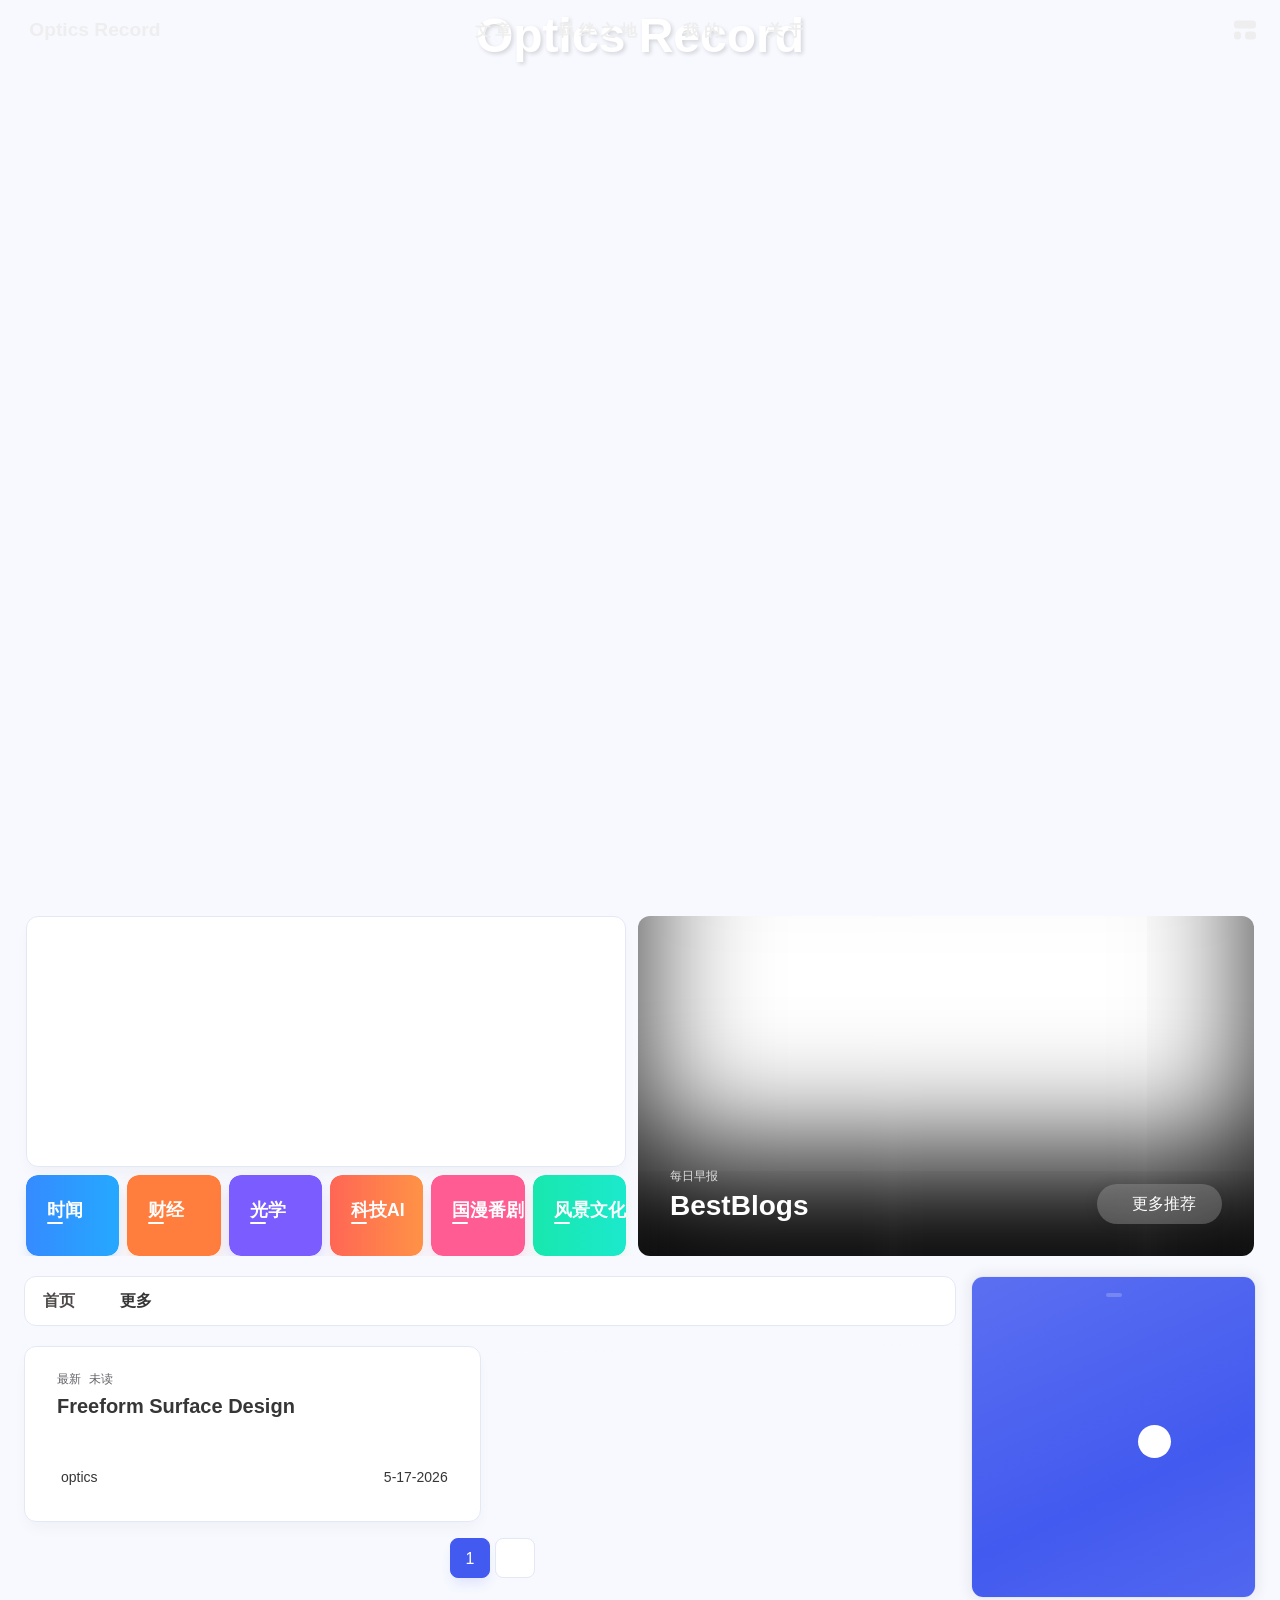
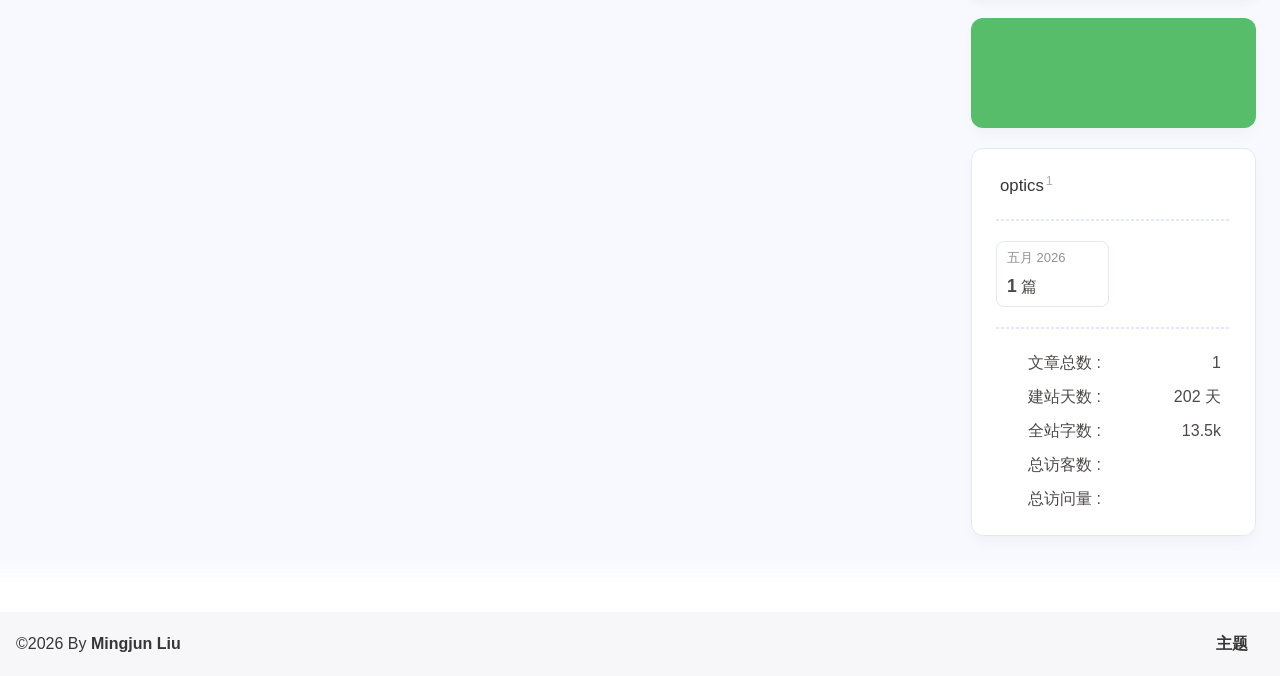
==== commit b7e151fb: "Site updated: 2026-05-19 13:36:04" ====
--- a/index.html
+++ b/index.html
@@ -60,7 +60,7 @@
   isHome: true,
   isHighlightShrink: false,
   isToc: false,
-  postUpdate: '2026-05-19 13:32:34',
+  postUpdate: '2026-05-19 13:36:00',
   postMainColor: '',
 }</script><noscript><style type="text/css">
   #nav {
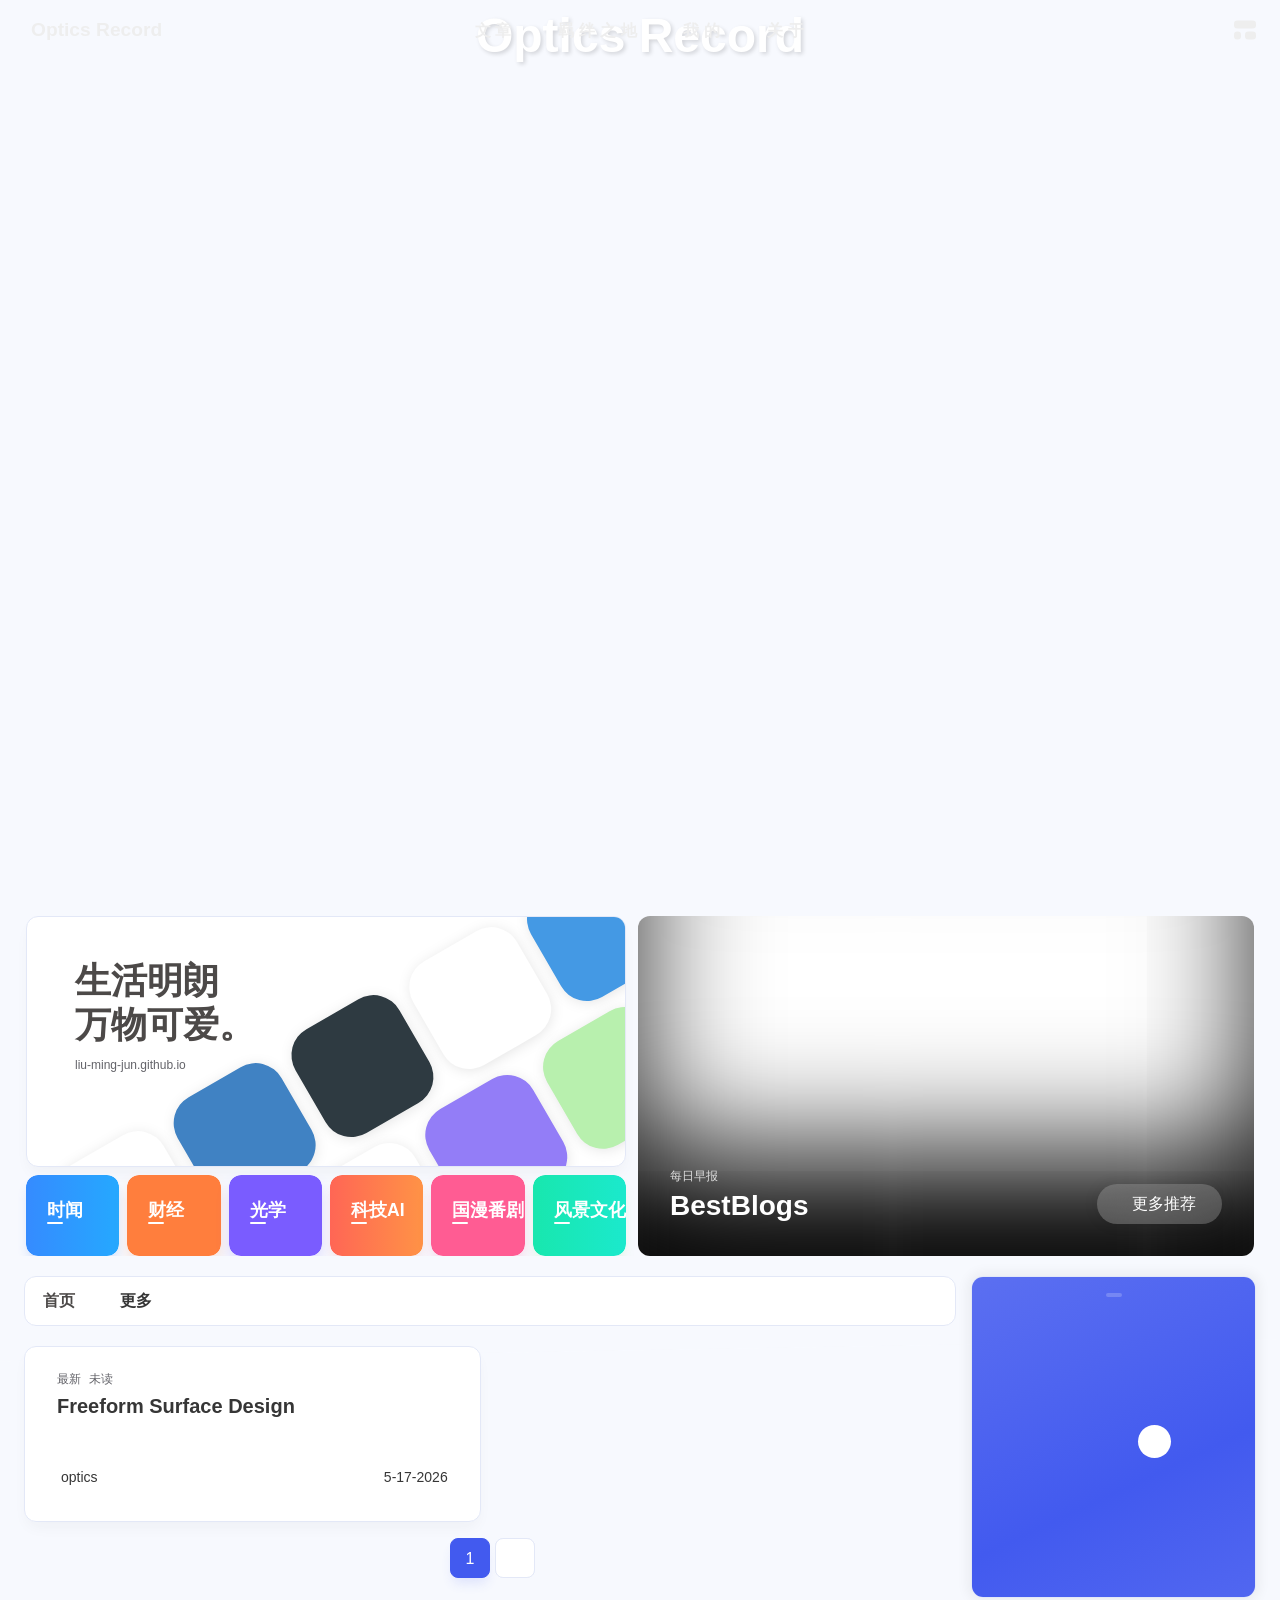
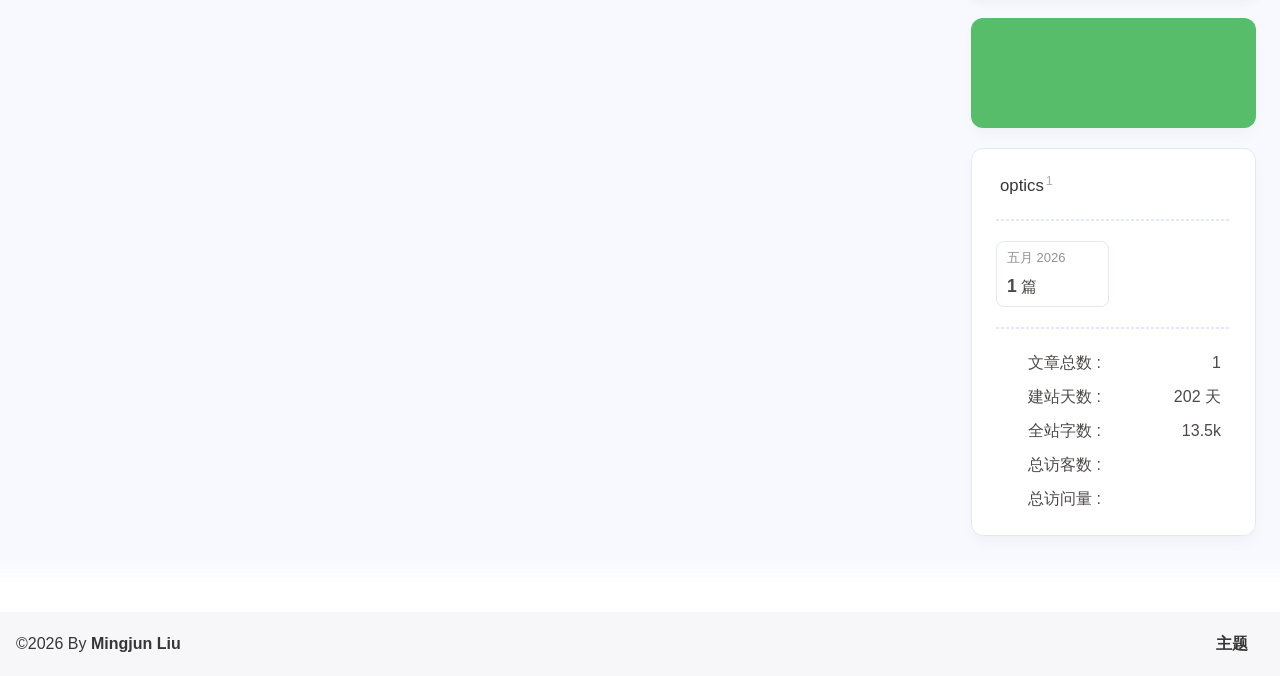
==== commit 4bbdb9b2: "Site updated: 2026-05-19 13:47:32" ====
--- a/index.html
+++ b/index.html
@@ -1,6 +1,6 @@
 <!DOCTYPE html><html lang="zh-CN" data-theme="light"><head><meta charset="UTF-8"><meta http-equiv="X-UA-Compatible" content="IE=edge"><meta name="viewport" content="width=device-width, initial-scale=1.0, user-scalable=no"><title>Optics Record</title><meta name="keywords" content="Optics, AI Agent"><meta name="author" content="Mingjun Liu"><meta name="copyright" content="Mingjun Liu"><meta name="format-detection" content="telephone=no"><meta name="theme-color" content="#f7f9fe"><meta name="mobile-web-app-capable" content="yes"><meta name="apple-touch-fullscreen" content="yes"><meta name="apple-mobile-web-app-title" content="Optics Record"><meta name="application-name" content="Optics Record"><meta name="apple-mobile-web-app-capable" content="yes"><meta name="apple-mobile-web-app-status-bar-style" content="#f7f9fe"><meta property="og:type" content="website"><meta property="og:title" content="Optics Record"><meta property="og:url" content="https://lmj520ls.github.io/index.html"><meta property="og:site_name" content="Optics Record"><meta property="og:description" content="Mingjun Liu 的Optics与 AI"><meta property="og:locale" content="zh-CN"><meta property="og:image" content="https://lmj520ls.github.io/img/Avatar.png"><meta property="article:author" content="Mingjun Liu"><meta property="article:tag" content="Optics, AI Agent"><meta name="twitter:card" content="summary"><meta name="twitter:image" content="https://lmj520ls.github.io/img/Avatar.png"><meta name="description" content="Mingjun Liu 的Optics与 AI"><link rel="shortcut icon" href="/favicon.ico"><link rel="canonical" href="https://lmj520ls.github.io/"><link rel="preconnect" href="//cdn.cbd.int"/><link rel="preconnect" href="//busuanzi.ibruce.info"/><meta name="google-site-verification" content="xxx"/><meta name="baidu-site-verification" content="code-xxx"/><meta name="msvalidate.01" content="xxx"/><link rel="stylesheet" href="/css/index.css"><link rel="stylesheet" href="https://cdn.cbd.int/node-snackbar@0.1.16/dist/snackbar.min.css" media="print" onload="this.media='all'"><link rel="stylesheet" href="https://cdn.cbd.int/@fancyapps/ui@6.1.6/dist/fancybox/fancybox.css" media="print" onload="this.media='all'"><script>const GLOBAL_CONFIG = {
   linkPageTop: undefined,
-  peoplecanvas: {"enable":true,"img":"/img/happy-loop.png"},
+  peoplecanvas: undefined,
   postHeadAiDescription: {"enable":true,"gptName":"AnZhiYu","mode":"local","switchBtn":false,"btnLink":"https://afdian.net/item/886a79d4db6711eda42a52540025c377","randomNum":3,"basicWordCount":1000,"key":"xxxx","Referer":"https://xx.xx/"},
   diytitle: {"enable":true,"leaveTitle":"w(ﾟДﾟ)w 不要走！再看看嘛！","backTitle":"♪(^∇^*)欢迎肥来！"},
   LA51: undefined,
@@ -60,7 +60,7 @@
   isHome: true,
   isHighlightShrink: false,
   isToc: false,
-  postUpdate: '2026-05-19 13:36:00',
+  postUpdate: '2026-05-19 13:47:28',
   postMainColor: '',
 }</script><noscript><style type="text/css">
   #nav {
@@ -315,7 +315,7 @@
 if (true) {
   document.addEventListener('pjax:send', () => { preloader.initLoading() })
   document.addEventListener('pjax:complete', () => { preloader.endLoading() })
-}</script><link rel="stylesheet" href="https://cdn.cbd.int/anzhiyu-theme-static@1.1.10/progress_bar/progress_bar.css"/><script async="async" src="https://cdn.cbd.int/pace-js@1.2.4/pace.min.js" data-pace-options="{ &quot;restartOnRequestAfter&quot;:false,&quot;eventLag&quot;:false}"></script><div class="page" id="body-wrap"><header class="full_page" id="page-header" style="/img/happy.jpg"><nav id="nav"><div id="nav-group"><span id="blog_name"><a id="site-name" href="/" accesskey="h"><div class="title">Optics Record</div><i class="anzhiyufont anzhiyu-icon-house-chimney"></i></a></span><div class="mask-name-container"><div id="name-container"><a id="page-name" href="javascript:anzhiyu.scrollToDest(0, 500)">PAGE_NAME</a></div></div><div id="menus"><div class="menus_items"><div class="menus_item"><a class="site-page" href="javascript:void(0);"><span> 文章</span></a><ul class="menus_item_child"><li><a class="site-page child faa-parent animated-hover" href="/archives/"><i class="anzhiyufont anzhiyu-icon-box-archive faa-tada" style="font-size: 0.9em;"></i><span> 隧道</span></a></li><li><a class="site-page child faa-parent animated-hover" href="/categories/"><i class="anzhiyufont anzhiyu-icon-shapes faa-tada" style="font-size: 0.9em;"></i><span> 分类</span></a></li><li><a class="site-page child faa-parent animated-hover" href="/tags/"><i class="anzhiyufont anzhiyu-icon-tags faa-tada" style="font-size: 0.9em;"></i><span> 标签</span></a></li></ul></div><div class="menus_item"><a class="site-page" href="javascript:void(0);"><span> 羁绊之地</span></a><ul class="menus_item_child"><li><a class="site-page child faa-parent animated-hover" href="/link/"><i class="anzhiyufont anzhiyu-icon-link faa-tada" style="font-size: 0.9em;"></i><span> 友人帐</span></a></li><li><a class="site-page child faa-parent animated-hover" href="/fcircle/"><i class="anzhiyufont anzhiyu-icon-artstation faa-tada" style="font-size: 0.9em;"></i><span> 交流圈</span></a></li><li><a class="site-page child faa-parent animated-hover" href="/comments/"><i class="anzhiyufont anzhiyu-icon-envelope faa-tada" style="font-size: 0.9em;"></i><span> 留言板</span></a></li></ul></div><div class="menus_item"><a class="site-page" href="javascript:void(0);"><span> 我的</span></a><ul class="menus_item_child"><li><a class="site-page child faa-parent animated-hover" href="/music/"><i class="anzhiyufont anzhiyu-icon-music faa-tada" style="font-size: 0.9em;"></i><span> 音乐馆</span></a></li><li><a class="site-page child faa-parent animated-hover" href="/bangumis/"><i class="anzhiyufont anzhiyu-icon-bilibili faa-tada" style="font-size: 0.9em;"></i><span> 追番页</span></a></li><li><a class="site-page child faa-parent animated-hover" href="/album/"><i class="anzhiyufont anzhiyu-icon-images faa-tada" style="font-size: 0.9em;"></i><span> 相册集</span></a></li><li><a class="site-page child faa-parent animated-hover" href="/air-conditioner/"><i class="anzhiyufont anzhiyu-icon-fan faa-tada" style="font-size: 0.9em;"></i><span> 小空调</span></a></li></ul></div><div class="menus_item"><a class="site-page" href="javascript:void(0);"><span> 关于</span></a><ul class="menus_item_child"><li><a class="site-page child faa-parent animated-hover" href="/about/"><i class="anzhiyufont anzhiyu-icon-paper-plane faa-tada" style="font-size: 0.9em;"></i><span> 关于本人</span></a></li><li><a class="site-page child faa-parent animated-hover" href="/essay/"><i class="anzhiyufont anzhiyu-icon-lightbulb faa-tada" style="font-size: 0.9em;"></i><span> 奇思妙想</span></a></li><li><a class="site-page child faa-parent animated-hover" href="javascript:toRandomPost()"><i class="anzhiyufont anzhiyu-icon-shoe-prints1 faa-tada" style="font-size: 0.9em;"></i><span> 消遣之地</span></a></li></ul></div></div></div><div id="nav-right"><div class="nav-button" id="randomPost_button"><a class="site-page" onclick="toRandomPost()" title="随机前往一个文章" href="javascript:void(0);"><i class="anzhiyufont anzhiyu-icon-dice"></i></a></div><input id="center-console" type="checkbox"/><label class="widget" for="center-console" title="中控台" onclick="anzhiyu.switchConsole();"><i class="left"></i><i class="widget center"></i><i class="widget right"></i></label><div id="console"><div class="console-card-group-reward"><ul class="reward-all console-card"><li class="reward-item"><a href="/img/wechat-pay.png" target="_blank"><img class="post-qr-code-img" alt="微信" src= "[data-uri]" onerror="this.onerror=null,this.src=&quot;/img/404.jpg&quot;" data-lazy-src="/img/wechat-pay.png"/></a><div class="post-qr-code-desc">微信</div></li><li class="reward-item"><a href="/img/alipay-pay.png" target="_blank"><img class="post-qr-code-img" alt="支付宝" src= "[data-uri]" onerror="this.onerror=null,this.src=&quot;/img/404.jpg&quot;" data-lazy-src="/img/alipay-pay.png"/></a><div class="post-qr-code-desc">支付宝</div></li></ul></div><div class="console-card-group"><div class="console-card-group-left"><div class="console-card" id="card-newest-comments"><div class="card-content"><div class="author-content-item-tips">互动</div><span class="author-content-item-title"> 最新评论</span></div><div class="aside-list"><span>正在加载中...</span></div></div></div><div class="console-card-group-right"><div class="console-card tags"><div class="card-content"><div class="author-content-item-tips">兴趣点</div><span class="author-content-item-title">寻找你感兴趣的领域</span><div class="card-tags"><div class="item-headline"></div><div class="card-tag-cloud"><a href="/tags/optics/" style="font-size: 1.05rem;">optics<sup>1</sup></a></div></div><hr/></div></div><div class="console-card history"><div class="item-headline"><i class="anzhiyufont anzhiyu-icon-box-archiv"></i><span>文章</span></div><div class="card-archives"><div class="item-headline"><i class="anzhiyufont anzhiyu-icon-archive"></i><span>归档</span></div><ul class="card-archive-list"><li class="card-archive-list-item"><a class="card-archive-list-link" href="/archives/2026/05/"><span class="card-archive-list-date">五月 2026</span><div class="card-archive-list-count-group"><span class="card-archive-list-count">1</span><span>篇</span></div></a></li></ul></div><hr/></div></div></div><div class="button-group"><div class="console-btn-item"><a class="darkmode_switchbutton" title="显示模式切换" href="javascript:void(0);"><i class="anzhiyufont anzhiyu-icon-moon"></i></a></div><div class="console-btn-item" id="consoleHideAside" onclick="anzhiyu.hideAsideBtn()" title="边栏显示控制"><a class="asideSwitch"><i class="anzhiyufont anzhiyu-icon-arrows-left-right"></i></a></div><div class="console-btn-item" id="consoleMusic" onclick="anzhiyu.musicToggle()" title="音乐开关"><a class="music-switch"><i class="anzhiyufont anzhiyu-icon-music"></i></a></div></div><div class="console-mask" onclick="anzhiyu.hideConsole()" href="javascript:void(0);"></div></div><div class="nav-button" id="nav-totop"><a class="totopbtn" href="javascript:void(0);"><i class="anzhiyufont anzhiyu-icon-arrow-up"></i><span id="percent" onclick="anzhiyu.scrollToDest(0,500)">0</span></a></div><div id="toggle-menu"><a class="site-page" href="javascript:void(0);" title="切换"><i class="anzhiyufont anzhiyu-icon-bars"></i></a></div></div></div></nav><div id="site-info"><h1 id="site-title">Optics Record</h1></div><div id="scroll-down"><i class="anzhiyufont anzhiyu-icon-angle-down scroll-down-effects"></i></div></header><main id="blog-container"><div id="home_top"><div class="swiper_container_card" style="height: auto;width: 100%"><div id="bannerGroup"><div id="random-banner"><canvas id="peoplecanvas"></canvas><a id="random-hover" href="javascript:toRandomPost()"><i class="anzhiyufont anzhiyu-icon-paper-plane"></i><div class="bannerText">随便逛逛<i class="anzhiyufont anzhiyu-icon-arrow-right"></i></div></a></div><div class="categoryGroup"><div class="categoryItem" style="box-shadow:var(--anzhiyu-shadow-blue)"><a class="categoryButton blue" href="/categories/%E6%97%B6%E9%97%BB/"><span class="categoryButtonText">时闻</span><i class="anzhiyufont anzhiyu-icon-newspaper"></i></a></div><div class="categoryItem" style="box-shadow:var(--anzhiyu-shadow-orange)"><a class="categoryButton orange" href="/categories/%E8%B4%A2%E7%BB%8F/"><span class="categoryButtonText">财经</span><i class="anzhiyufont anzhiyu-icon-trend"></i></a></div><div class="categoryItem" style="box-shadow:var(--anzhiyu-shadow-purple)"><a class="categoryButton purple" href="/categories/%E5%85%89%E5%AD%A6/"><span class="categoryButtonText">光学</span><i class="anzhiyufont anzhiyu-icon-compass"></i></a></div><div class="categoryItem" style="box-shadow:var(--anzhiyu-shadow-red)"><a class="categoryButton red" href="/categories/%E7%A7%91%E6%8A%80AI/"><span class="categoryButtonText">科技AI</span><i class="anzhiyufont anzhiyu-icon-robot"></i></a></div><div class="categoryItem" style="box-shadow:var(--anzhiyu-shadow-pink)"><a class="categoryButton pink" target="_blank" rel="noopener" href="https://www.bilibili.com/"><span class="categoryButtonText">国漫番剧</span><i class="anzhiyufont anzhiyu-icon-bilibili"></i></a></div><div class="categoryItem" style="box-shadow:var(--anzhiyu-shadow-green)"><a class="categoryButton green" href="/categories/%E9%A3%8E%E6%99%AF%E6%96%87%E5%8C%96/"><span class="categoryButtonText">风景文化</span><i class="anzhiyufont anzhiyu-icon-book"></i></a></div></div></div><div class="topGroup"><div class="recent-post-item" onclick="pjax.loadUrl(&quot;/2026/05/17/1/&quot;)"><div class="post_cover left_radius"><a href="2026/05/17/1/" title="Freeform Surface Design"><span class="recent-post-top-text">荐</span><img class="post_bg" onerror="this.onerror=null;this.src='/img/404.jpg'" alt="cover"></a></div><div class="recent-post-info"><a class="article-title" href="2026/05/17/1/" title="Freeform Surface Design">Freeform Surface Design</a></div></div><a class="todayCard" id="todayCard" target="_blank" rel="noopener" href="https://www.bestblogs.dev/reading/brief" style="z-index: 1;"><div class="todayCard-info"><div class="todayCard-tips">每日早报</div><div class="todayCard-title">BestBlogs</div></div><img class="todayCard-cover" src= "[data-uri]" onerror="this.onerror=null,this.src=&quot;/img/404.jpg&quot;" data-lazy-src="https://bu.dusays.com/2023/05/13/645fa3cf90d70.webp" onerror="this.onerror=null;this.src='/img/404.jpg'" alt="封面"><div class="banner-button-group"><div class="banner-button" onclick="event.stopPropagation();event.preventDefault();anzhiyu.hideTodayCard();"><i class="anzhiyufont anzhiyu-icon-arrow-circle-right"></i><span class="banner-button-text">更多推荐</span></div></div></a></div><link rel="stylesheet"></div></div><div class="layout" id="content-inner"><div class="recent-posts" id="recent-posts"><div id="categoryBar"><div class="category-bar" id="category-bar"><div id="catalog-bar"><div id="catalog-list"><div class="catalog-list-item" id="首页"><a href="/">首页</a></div></div><div class="category-bar-next" id="category-bar-next" onclick="anzhiyu.scrollCategoryBarToRight()"><i class="anzhiyufont anzhiyu-icon-angle-double-right"></i></div><a class="catalog-more" href="/categories/">更多</a></div></div></div><div class="recent-post-item lastestpost-item" onclick="pjax.loadUrl('/2026/05/17/1/')"><div class="recent-post-info no-cover"><div class="recent-post-info-top"><div class="recent-post-info-top-tips"><span class="newPost">最新</span><a class="unvisited-post" href="/2026/05/17/1/" title="Freeform Surface Design">未读</a></div><a class="article-title" href="/2026/05/17/1/" title="Freeform Surface Design">Freeform Surface Design</a></div><div class="article-meta-wrap"><span class="post-meta-date"><i class="anzhiyufont anzhiyu-icon-calendar-days" style="font-size: 15px; display:none"></i><span class="article-meta-label">发表于</span><time datetime="2026-05-17T06:40:13.556Z" title="发表于 2026-05-17 14:40:13" time="2026-05-17 14:40:13">2026-05-17</time><time class="time_hidden" datetime="2026-05-19T05:20:48.536Z" title="更新于 2026-05-19 13:20:48" time="2026-05-19 13:20:48">2026-05-19</time></span><span class="article-meta tags"><a class="article-meta__tags" href="/tags/optics/" event.cancelbubble onclick="window.event.cancelBubble=true;"><span> <i class="anzhiyufont anzhiyu-icon-hashtag"></i>optics</span></a></span></div><div class="content">自由曲面的数学描述自由曲面常用哪些数学描述方式？自由曲面的数学描述方式大致可以分为三大类：多项式类、样条类和 正交基函数类。
+}</script><link rel="stylesheet" href="https://cdn.cbd.int/anzhiyu-theme-static@1.1.10/progress_bar/progress_bar.css"/><script async="async" src="https://cdn.cbd.int/pace-js@1.2.4/pace.min.js" data-pace-options="{ &quot;restartOnRequestAfter&quot;:false,&quot;eventLag&quot;:false}"></script><div class="page" id="body-wrap"><header class="full_page" id="page-header" style="/img/happy.jpg"><nav id="nav"><div id="nav-group"><span id="blog_name"><a id="site-name" href="/" accesskey="h"><div class="title">Optics Record</div><i class="anzhiyufont anzhiyu-icon-house-chimney"></i></a></span><div class="mask-name-container"><div id="name-container"><a id="page-name" href="javascript:anzhiyu.scrollToDest(0, 500)">PAGE_NAME</a></div></div><div id="menus"><div class="menus_items"><div class="menus_item"><a class="site-page" href="javascript:void(0);"><span> 文章</span></a><ul class="menus_item_child"><li><a class="site-page child faa-parent animated-hover" href="/archives/"><i class="anzhiyufont anzhiyu-icon-box-archive faa-tada" style="font-size: 0.9em;"></i><span> 隧道</span></a></li><li><a class="site-page child faa-parent animated-hover" href="/categories/"><i class="anzhiyufont anzhiyu-icon-shapes faa-tada" style="font-size: 0.9em;"></i><span> 分类</span></a></li><li><a class="site-page child faa-parent animated-hover" href="/tags/"><i class="anzhiyufont anzhiyu-icon-tags faa-tada" style="font-size: 0.9em;"></i><span> 标签</span></a></li></ul></div><div class="menus_item"><a class="site-page" href="javascript:void(0);"><span> 羁绊之地</span></a><ul class="menus_item_child"><li><a class="site-page child faa-parent animated-hover" href="/link/"><i class="anzhiyufont anzhiyu-icon-link faa-tada" style="font-size: 0.9em;"></i><span> 友人帐</span></a></li><li><a class="site-page child faa-parent animated-hover" href="/fcircle/"><i class="anzhiyufont anzhiyu-icon-artstation faa-tada" style="font-size: 0.9em;"></i><span> 交流圈</span></a></li><li><a class="site-page child faa-parent animated-hover" href="/comments/"><i class="anzhiyufont anzhiyu-icon-envelope faa-tada" style="font-size: 0.9em;"></i><span> 留言板</span></a></li></ul></div><div class="menus_item"><a class="site-page" href="javascript:void(0);"><span> 我的</span></a><ul class="menus_item_child"><li><a class="site-page child faa-parent animated-hover" href="/music/"><i class="anzhiyufont anzhiyu-icon-music faa-tada" style="font-size: 0.9em;"></i><span> 音乐馆</span></a></li><li><a class="site-page child faa-parent animated-hover" href="/bangumis/"><i class="anzhiyufont anzhiyu-icon-bilibili faa-tada" style="font-size: 0.9em;"></i><span> 追番页</span></a></li><li><a class="site-page child faa-parent animated-hover" href="/album/"><i class="anzhiyufont anzhiyu-icon-images faa-tada" style="font-size: 0.9em;"></i><span> 相册集</span></a></li><li><a class="site-page child faa-parent animated-hover" href="/air-conditioner/"><i class="anzhiyufont anzhiyu-icon-fan faa-tada" style="font-size: 0.9em;"></i><span> 小空调</span></a></li></ul></div><div class="menus_item"><a class="site-page" href="javascript:void(0);"><span> 关于</span></a><ul class="menus_item_child"><li><a class="site-page child faa-parent animated-hover" href="/about/"><i class="anzhiyufont anzhiyu-icon-paper-plane faa-tada" style="font-size: 0.9em;"></i><span> 关于本人</span></a></li><li><a class="site-page child faa-parent animated-hover" href="/essay/"><i class="anzhiyufont anzhiyu-icon-lightbulb faa-tada" style="font-size: 0.9em;"></i><span> 奇思妙想</span></a></li><li><a class="site-page child faa-parent animated-hover" href="javascript:toRandomPost()"><i class="anzhiyufont anzhiyu-icon-shoe-prints1 faa-tada" style="font-size: 0.9em;"></i><span> 消遣之地</span></a></li></ul></div></div></div><div id="nav-right"><div class="nav-button" id="randomPost_button"><a class="site-page" onclick="toRandomPost()" title="随机前往一个文章" href="javascript:void(0);"><i class="anzhiyufont anzhiyu-icon-dice"></i></a></div><input id="center-console" type="checkbox"/><label class="widget" for="center-console" title="中控台" onclick="anzhiyu.switchConsole();"><i class="left"></i><i class="widget center"></i><i class="widget right"></i></label><div id="console"><div class="console-card-group-reward"><ul class="reward-all console-card"><li class="reward-item"><a href="/img/wechat-pay.png" target="_blank"><img class="post-qr-code-img" alt="微信" src= "[data-uri]" onerror="this.onerror=null,this.src=&quot;/img/404.jpg&quot;" data-lazy-src="/img/wechat-pay.png"/></a><div class="post-qr-code-desc">微信</div></li><li class="reward-item"><a href="/img/alipay-pay.png" target="_blank"><img class="post-qr-code-img" alt="支付宝" src= "[data-uri]" onerror="this.onerror=null,this.src=&quot;/img/404.jpg&quot;" data-lazy-src="/img/alipay-pay.png"/></a><div class="post-qr-code-desc">支付宝</div></li></ul></div><div class="console-card-group"><div class="console-card-group-left"><div class="console-card" id="card-newest-comments"><div class="card-content"><div class="author-content-item-tips">互动</div><span class="author-content-item-title"> 最新评论</span></div><div class="aside-list"><span>正在加载中...</span></div></div></div><div class="console-card-group-right"><div class="console-card tags"><div class="card-content"><div class="author-content-item-tips">兴趣点</div><span class="author-content-item-title">寻找你感兴趣的领域</span><div class="card-tags"><div class="item-headline"></div><div class="card-tag-cloud"><a href="/tags/optics/" style="font-size: 1.05rem;">optics<sup>1</sup></a></div></div><hr/></div></div><div class="console-card history"><div class="item-headline"><i class="anzhiyufont anzhiyu-icon-box-archiv"></i><span>文章</span></div><div class="card-archives"><div class="item-headline"><i class="anzhiyufont anzhiyu-icon-archive"></i><span>归档</span></div><ul class="card-archive-list"><li class="card-archive-list-item"><a class="card-archive-list-link" href="/archives/2026/05/"><span class="card-archive-list-date">五月 2026</span><div class="card-archive-list-count-group"><span class="card-archive-list-count">1</span><span>篇</span></div></a></li></ul></div><hr/></div></div></div><div class="button-group"><div class="console-btn-item"><a class="darkmode_switchbutton" title="显示模式切换" href="javascript:void(0);"><i class="anzhiyufont anzhiyu-icon-moon"></i></a></div><div class="console-btn-item" id="consoleHideAside" onclick="anzhiyu.hideAsideBtn()" title="边栏显示控制"><a class="asideSwitch"><i class="anzhiyufont anzhiyu-icon-arrows-left-right"></i></a></div><div class="console-btn-item" id="consoleMusic" onclick="anzhiyu.musicToggle()" title="音乐开关"><a class="music-switch"><i class="anzhiyufont anzhiyu-icon-music"></i></a></div></div><div class="console-mask" onclick="anzhiyu.hideConsole()" href="javascript:void(0);"></div></div><div class="nav-button" id="nav-totop"><a class="totopbtn" href="javascript:void(0);"><i class="anzhiyufont anzhiyu-icon-arrow-up"></i><span id="percent" onclick="anzhiyu.scrollToDest(0,500)">0</span></a></div><div id="toggle-menu"><a class="site-page" href="javascript:void(0);" title="切换"><i class="anzhiyufont anzhiyu-icon-bars"></i></a></div></div></div></nav><div id="site-info"><h1 id="site-title">Optics Record</h1></div><div id="scroll-down"><i class="anzhiyufont anzhiyu-icon-angle-down scroll-down-effects"></i></div></header><main id="blog-container"><div id="home_top"><div class="swiper_container_card" style="height: auto;width: 100%"><div id="bannerGroup"><div id="random-banner"><div class="banners-title"><div class="banners-title-big">生活明朗</div><div class="banners-title-big">万物可爱。</div><div class="banners-title-small">liu-ming-jun.github.io</div></div><div id="skills-tags-group-all"><div class="tags-group-wrapper"><div class="tags-group-icon-pair"><div class="tags-group-icon" style="background: #fff"><img class="no-lightbox" title="Java" src= "[data-uri]" onerror="this.onerror=null,this.src=&quot;/img/404.jpg&quot;" data-lazy-src="https://upload-bbs.miyoushe.com/upload/2025/07/29/125766904/26ba17ce013ecde9afc8b373e2fc0b9d_1804318147854602575.jpg" size="60px" alt="Java"></div><div class="tags-group-icon" style="background: #57b6e6"><img class="no-lightbox" title="Docker" src= "[data-uri]" onerror="this.onerror=null,this.src=&quot;/img/404.jpg&quot;" data-lazy-src="https://upload-bbs.miyoushe.com/upload/2025/07/29/125766904/544b2d982fd5c4ede6630b29d86f3cae_7350393908531420887.png" size="60px" alt="Docker"></div></div><div class="tags-group-icon-pair"><div class="tags-group-icon" style="background: #4082c3"><img class="no-lightbox" title="Photoshop" src= "[data-uri]" onerror="this.onerror=null,this.src=&quot;/img/404.jpg&quot;" data-lazy-src="https://upload-bbs.miyoushe.com/upload/2025/07/29/125766904/4ce1d081b9b37b06e3714bee95e58589_1613929877388832041.png" size="60px" alt="Photoshop"></div><div class="tags-group-icon" style="background: #333"><img class="no-lightbox" title="Node" src= "[data-uri]" onerror="this.onerror=null,this.src=&quot;/img/404.jpg&quot;" data-lazy-src="https://npm.elemecdn.com/anzhiyu-blog@2.1.1/img/svg/node-logo.svg" size="60px" alt="Node"></div></div><div class="tags-group-icon-pair"><div class="tags-group-icon" style="background: #2e3a41"><img class="no-lightbox" title="Webpack" src= "[data-uri]" onerror="this.onerror=null,this.src=&quot;/img/404.jpg&quot;" data-lazy-src="https://upload-bbs.miyoushe.com/upload/2025/07/29/125766904/32dc115fbfd1340f919f0234725c6fb4_4060605986539473613.png" size="60px" alt="Webpack"></div><div class="tags-group-icon" style="background: #fff"><img class="no-lightbox" title="Pinia" src= "[data-uri]" onerror="this.onerror=null,this.src=&quot;/img/404.jpg&quot;" data-lazy-src="https://npm.elemecdn.com/anzhiyu-blog@2.0.8/img/svg/pinia-logo.svg" size="60px" alt="Pinia"></div></div><div class="tags-group-icon-pair"><div class="tags-group-icon" style="background: #fff"><img class="no-lightbox" title="Python" src= "[data-uri]" onerror="this.onerror=null,this.src=&quot;/img/404.jpg&quot;" data-lazy-src="https://upload-bbs.miyoushe.com/upload/2025/07/29/125766904/02c9c621414cc2ca41035d809a4154be_7912546659792951301.png" size="60px" alt="Python"></div><div class="tags-group-icon" style="background: #937df7"><img class="no-lightbox" title="Vite" src= "[data-uri]" onerror="this.onerror=null,this.src=&quot;/img/404.jpg&quot;" data-lazy-src="https://npm.elemecdn.com/anzhiyu-blog@2.0.8/img/svg/vite-logo.svg" size="60px" alt="Vite"></div></div><div class="tags-group-icon-pair"><div class="tags-group-icon" style="background: #4499e4"><img class="no-lightbox" title="Flutter" src= "[data-uri]" onerror="this.onerror=null,this.src=&quot;/img/404.jpg&quot;" data-lazy-src="https://upload-bbs.miyoushe.com/upload/2025/07/29/125766904/b5aa93e0b61d8c9784cf76d14886ea46_4590392178423108088.png" size="60px" alt="Flutter"></div><div class="tags-group-icon" style="background: #b8f0ae"><img class="no-lightbox" title="Vue" src= "[data-uri]" onerror="this.onerror=null,this.src=&quot;/img/404.jpg&quot;" data-lazy-src="https://upload-bbs.miyoushe.com/upload/2025/07/29/125766904/cf23526f451784ff137f161b8fe18d5a_692393069314581413.png" size="60px" alt="Vue"></div></div><div class="tags-group-icon-pair"><div class="tags-group-icon" style="background: #222"><img class="no-lightbox" title="React" src= "[data-uri]" onerror="this.onerror=null,this.src=&quot;/img/404.jpg&quot;" data-lazy-src="[data-uri]" size="60px" alt="React"></div><div class="tags-group-icon" style="background: #2c51db"><img class="no-lightbox" title="CSS3" src= "[data-uri]" onerror="this.onerror=null,this.src=&quot;/img/404.jpg&quot;" data-lazy-src="https://upload-bbs.miyoushe.com/upload/2025/08/02/125766904/948767d87de7c5733b5f59b036d28b4b_3573026798828830876.png" size="60px" alt="CSS3"></div></div><div class="tags-group-icon-pair"><div class="tags-group-icon" style="background: #f7cb4f"><img class="no-lightbox" title="JS" src= "[data-uri]" onerror="this.onerror=null,this.src=&quot;/img/404.jpg&quot;" data-lazy-src="https://upload-bbs.miyoushe.com/upload/2025/07/29/125766904/06216e7fddb6704b57cb89be309443f9_7269407781142156006.png" size="60px" alt="JS"></div><div class="tags-group-icon" style="background: #e9572b"><img class="no-lightbox" title="HTML" src= "[data-uri]" onerror="this.onerror=null,this.src=&quot;/img/404.jpg&quot;" data-lazy-src="https://upload-bbs.miyoushe.com/upload/2025/08/02/125766904/f774c401c8bc2707e1df1323bdc9e423_1926035231499717029.png" size="60px" alt="HTML"></div></div><div class="tags-group-icon-pair"><div class="tags-group-icon" style="background: #df5b40"><img class="no-lightbox" title="Git" src= "[data-uri]" onerror="this.onerror=null,this.src=&quot;/img/404.jpg&quot;" data-lazy-src="https://upload-bbs.miyoushe.com/upload/2025/07/29/125766904/fcc0dbbfe206b4436097a8362d64b558_6981541002497327189.webp" size="60px" alt="Git"></div><div class="tags-group-icon" style="background: #e65164"><img class="no-lightbox" title="Apifox" src= "[data-uri]" onerror="this.onerror=null,this.src=&quot;/img/404.jpg&quot;" data-lazy-src="https://upload-bbs.miyoushe.com/upload/2025/08/02/125766904/b61bc7287d7f7f89bd30079c7f04360e_2465770520170903938.png" size="60px" alt="Apifox"></div></div><div class="tags-group-icon-pair"><div class="tags-group-icon" style="background: #fff"><img class="no-lightbox" title="Java" src= "[data-uri]" onerror="this.onerror=null,this.src=&quot;/img/404.jpg&quot;" data-lazy-src="https://upload-bbs.miyoushe.com/upload/2025/07/29/125766904/26ba17ce013ecde9afc8b373e2fc0b9d_1804318147854602575.jpg" size="60px" alt="Java"></div><div class="tags-group-icon" style="background: #57b6e6"><img class="no-lightbox" title="Docker" src= "[data-uri]" onerror="this.onerror=null,this.src=&quot;/img/404.jpg&quot;" data-lazy-src="https://upload-bbs.miyoushe.com/upload/2025/07/29/125766904/544b2d982fd5c4ede6630b29d86f3cae_7350393908531420887.png" size="60px" alt="Docker"></div></div><div class="tags-group-icon-pair"><div class="tags-group-icon" style="background: #4082c3"><img class="no-lightbox" title="Photoshop" src= "[data-uri]" onerror="this.onerror=null,this.src=&quot;/img/404.jpg&quot;" data-lazy-src="https://upload-bbs.miyoushe.com/upload/2025/07/29/125766904/4ce1d081b9b37b06e3714bee95e58589_1613929877388832041.png" size="60px" alt="Photoshop"></div><div class="tags-group-icon" style="background: #333"><img class="no-lightbox" title="Node" src= "[data-uri]" onerror="this.onerror=null,this.src=&quot;/img/404.jpg&quot;" data-lazy-src="https://npm.elemecdn.com/anzhiyu-blog@2.1.1/img/svg/node-logo.svg" size="60px" alt="Node"></div></div><div class="tags-group-icon-pair"><div class="tags-group-icon" style="background: #2e3a41"><img class="no-lightbox" title="Webpack" src= "[data-uri]" onerror="this.onerror=null,this.src=&quot;/img/404.jpg&quot;" data-lazy-src="https://upload-bbs.miyoushe.com/upload/2025/07/29/125766904/32dc115fbfd1340f919f0234725c6fb4_4060605986539473613.png" size="60px" alt="Webpack"></div><div class="tags-group-icon" style="background: #fff"><img class="no-lightbox" title="Pinia" src= "[data-uri]" onerror="this.onerror=null,this.src=&quot;/img/404.jpg&quot;" data-lazy-src="https://npm.elemecdn.com/anzhiyu-blog@2.0.8/img/svg/pinia-logo.svg" size="60px" alt="Pinia"></div></div><div class="tags-group-icon-pair"><div class="tags-group-icon" style="background: #fff"><img class="no-lightbox" title="Python" src= "[data-uri]" onerror="this.onerror=null,this.src=&quot;/img/404.jpg&quot;" data-lazy-src="https://upload-bbs.miyoushe.com/upload/2025/07/29/125766904/02c9c621414cc2ca41035d809a4154be_7912546659792951301.png" size="60px" alt="Python"></div><div class="tags-group-icon" style="background: #937df7"><img class="no-lightbox" title="Vite" src= "[data-uri]" onerror="this.onerror=null,this.src=&quot;/img/404.jpg&quot;" data-lazy-src="https://npm.elemecdn.com/anzhiyu-blog@2.0.8/img/svg/vite-logo.svg" size="60px" alt="Vite"></div></div><div class="tags-group-icon-pair"><div class="tags-group-icon" style="background: #4499e4"><img class="no-lightbox" title="Flutter" src= "[data-uri]" onerror="this.onerror=null,this.src=&quot;/img/404.jpg&quot;" data-lazy-src="https://upload-bbs.miyoushe.com/upload/2025/07/29/125766904/b5aa93e0b61d8c9784cf76d14886ea46_4590392178423108088.png" size="60px" alt="Flutter"></div><div class="tags-group-icon" style="background: #b8f0ae"><img class="no-lightbox" title="Vue" src= "[data-uri]" onerror="this.onerror=null,this.src=&quot;/img/404.jpg&quot;" data-lazy-src="https://upload-bbs.miyoushe.com/upload/2025/07/29/125766904/cf23526f451784ff137f161b8fe18d5a_692393069314581413.png" size="60px" alt="Vue"></div></div><div class="tags-group-icon-pair"><div class="tags-group-icon" style="background: #222"><img class="no-lightbox" title="React" src= "[data-uri]" onerror="this.onerror=null,this.src=&quot;/img/404.jpg&quot;" data-lazy-src="[data-uri]" size="60px" alt="React"></div><div class="tags-group-icon" style="background: #2c51db"><img class="no-lightbox" title="CSS3" src= "[data-uri]" onerror="this.onerror=null,this.src=&quot;/img/404.jpg&quot;" data-lazy-src="https://upload-bbs.miyoushe.com/upload/2025/08/02/125766904/948767d87de7c5733b5f59b036d28b4b_3573026798828830876.png" size="60px" alt="CSS3"></div></div><div class="tags-group-icon-pair"><div class="tags-group-icon" style="background: #f7cb4f"><img class="no-lightbox" title="JS" src= "[data-uri]" onerror="this.onerror=null,this.src=&quot;/img/404.jpg&quot;" data-lazy-src="https://upload-bbs.miyoushe.com/upload/2025/07/29/125766904/06216e7fddb6704b57cb89be309443f9_7269407781142156006.png" size="60px" alt="JS"></div><div class="tags-group-icon" style="background: #e9572b"><img class="no-lightbox" title="HTML" src= "[data-uri]" onerror="this.onerror=null,this.src=&quot;/img/404.jpg&quot;" data-lazy-src="https://upload-bbs.miyoushe.com/upload/2025/08/02/125766904/f774c401c8bc2707e1df1323bdc9e423_1926035231499717029.png" size="60px" alt="HTML"></div></div><div class="tags-group-icon-pair"><div class="tags-group-icon" style="background: #df5b40"><img class="no-lightbox" title="Git" src= "[data-uri]" onerror="this.onerror=null,this.src=&quot;/img/404.jpg&quot;" data-lazy-src="https://upload-bbs.miyoushe.com/upload/2025/07/29/125766904/fcc0dbbfe206b4436097a8362d64b558_6981541002497327189.webp" size="60px" alt="Git"></div><div class="tags-group-icon" style="background: #e65164"><img class="no-lightbox" title="Apifox" src= "[data-uri]" onerror="this.onerror=null,this.src=&quot;/img/404.jpg&quot;" data-lazy-src="https://upload-bbs.miyoushe.com/upload/2025/08/02/125766904/b61bc7287d7f7f89bd30079c7f04360e_2465770520170903938.png" size="60px" alt="Apifox"></div></div></div></div><a id="random-hover" href="javascript:toRandomPost()"><i class="anzhiyufont anzhiyu-icon-paper-plane"></i><div class="bannerText">随便逛逛<i class="anzhiyufont anzhiyu-icon-arrow-right"></i></div></a></div><div class="categoryGroup"><div class="categoryItem" style="box-shadow:var(--anzhiyu-shadow-blue)"><a class="categoryButton blue" href="/categories/%E6%97%B6%E9%97%BB/"><span class="categoryButtonText">时闻</span><i class="anzhiyufont anzhiyu-icon-newspaper"></i></a></div><div class="categoryItem" style="box-shadow:var(--anzhiyu-shadow-orange)"><a class="categoryButton orange" href="/categories/%E8%B4%A2%E7%BB%8F/"><span class="categoryButtonText">财经</span><i class="anzhiyufont anzhiyu-icon-trend"></i></a></div><div class="categoryItem" style="box-shadow:var(--anzhiyu-shadow-purple)"><a class="categoryButton purple" href="/categories/%E5%85%89%E5%AD%A6/"><span class="categoryButtonText">光学</span><i class="anzhiyufont anzhiyu-icon-compass"></i></a></div><div class="categoryItem" style="box-shadow:var(--anzhiyu-shadow-red)"><a class="categoryButton red" href="/categories/%E7%A7%91%E6%8A%80AI/"><span class="categoryButtonText">科技AI</span><i class="anzhiyufont anzhiyu-icon-robot"></i></a></div><div class="categoryItem" style="box-shadow:var(--anzhiyu-shadow-pink)"><a class="categoryButton pink" target="_blank" rel="noopener" href="https://www.bilibili.com/"><span class="categoryButtonText">国漫番剧</span><i class="anzhiyufont anzhiyu-icon-bilibili"></i></a></div><div class="categoryItem" style="box-shadow:var(--anzhiyu-shadow-green)"><a class="categoryButton green" href="/categories/%E9%A3%8E%E6%99%AF%E6%96%87%E5%8C%96/"><span class="categoryButtonText">风景文化</span><i class="anzhiyufont anzhiyu-icon-book"></i></a></div></div></div><div class="topGroup"><div class="recent-post-item" onclick="pjax.loadUrl(&quot;/2026/05/17/1/&quot;)"><div class="post_cover left_radius"><a href="2026/05/17/1/" title="Freeform Surface Design"><span class="recent-post-top-text">荐</span><img class="post_bg" onerror="this.onerror=null;this.src='/img/404.jpg'" alt="cover"></a></div><div class="recent-post-info"><a class="article-title" href="2026/05/17/1/" title="Freeform Surface Design">Freeform Surface Design</a></div></div><a class="todayCard" id="todayCard" target="_blank" rel="noopener" href="https://www.bestblogs.dev/reading/brief" style="z-index: 1;"><div class="todayCard-info"><div class="todayCard-tips">每日早报</div><div class="todayCard-title">BestBlogs</div></div><img class="todayCard-cover" src= "[data-uri]" onerror="this.onerror=null,this.src=&quot;/img/404.jpg&quot;" data-lazy-src="/img/bestblog.jpg" onerror="this.onerror=null;this.src='/img/404.jpg'" alt="封面"><div class="banner-button-group"><div class="banner-button" onclick="event.stopPropagation();event.preventDefault();anzhiyu.hideTodayCard();"><i class="anzhiyufont anzhiyu-icon-arrow-circle-right"></i><span class="banner-button-text">更多推荐</span></div></div></a></div><link rel="stylesheet"></div></div><div class="layout" id="content-inner"><div class="recent-posts" id="recent-posts"><div id="categoryBar"><div class="category-bar" id="category-bar"><div id="catalog-bar"><div id="catalog-list"><div class="catalog-list-item" id="首页"><a href="/">首页</a></div></div><div class="category-bar-next" id="category-bar-next" onclick="anzhiyu.scrollCategoryBarToRight()"><i class="anzhiyufont anzhiyu-icon-angle-double-right"></i></div><a class="catalog-more" href="/categories/">更多</a></div></div></div><div class="recent-post-item lastestpost-item" onclick="pjax.loadUrl('/2026/05/17/1/')"><div class="recent-post-info no-cover"><div class="recent-post-info-top"><div class="recent-post-info-top-tips"><span class="newPost">最新</span><a class="unvisited-post" href="/2026/05/17/1/" title="Freeform Surface Design">未读</a></div><a class="article-title" href="/2026/05/17/1/" title="Freeform Surface Design">Freeform Surface Design</a></div><div class="article-meta-wrap"><span class="post-meta-date"><i class="anzhiyufont anzhiyu-icon-calendar-days" style="font-size: 15px; display:none"></i><span class="article-meta-label">发表于</span><time datetime="2026-05-17T06:40:13.556Z" title="发表于 2026-05-17 14:40:13" time="2026-05-17 14:40:13">2026-05-17</time><time class="time_hidden" datetime="2026-05-19T05:20:48.536Z" title="更新于 2026-05-19 13:20:48" time="2026-05-19 13:20:48">2026-05-19</time></span><span class="article-meta tags"><a class="article-meta__tags" href="/tags/optics/" event.cancelbubble onclick="window.event.cancelBubble=true;"><span> <i class="anzhiyufont anzhiyu-icon-hashtag"></i>optics</span></a></span></div><div class="content">自由曲面的数学描述自由曲面常用哪些数学描述方式？自由曲面的数学描述方式大致可以分为三大类：多项式类、样条类和 正交基函数类。
 多项式类最直观，比如XY多项式面型，直接用x、y的幂次组合来描述面形偏离， 形式简单，在早期的非球面和轻度自由曲面设计中很常见。但它的问题是高阶项之间耦合严重，优化时容易震荡。 
 Zernike 多项式属于正交基函数类，最初来自光学检测领域，天然适合描述圆形 口径上的波前像差。它的每一项都有明确的像差物理含义——比如离焦、像散、 彗差等——所以在分析和公差评估时特别方便。但它严格定义在单位圆上，遇到矩形或其他非圆口径就需要做正交化修正，否则各项之间不再正交，拟合效率会下降。 
 对于非圆形口径，ForbesQ多项式（包括Qbfs和Qcon）是一个很好的选择。Forbes 多项式专门针对光学制造做了设计，其基函数在归一化口径上正交，系数的大小直接反映对面形的贡献量级，优化收敛性好，也方便评估可制造性。 
@@ -391,13 +391,7 @@
   setTimeout(
     console.warn.bind(console, "%c S013-782 %c 你现在正处于监控中.", "color:white; background-color:#d9534f", "")
   );
-});</script><script async src="/anzhiyu/random.js"></script><div class="js-pjax"><script>if (typeof gsap === "object") {
-  getScript("/js/anzhiyu/people.js", {defer:true})
-} else {
-  getScript("https://cdn.cbd.int/anzhiyu-theme-static@1.0.0/gsap/gsap.min.js").then(()=>{
-    getScript("/js/anzhiyu/people.js", {defer:true})
-  });
-}</script><input type="hidden" name="page-type" id="page-type" value="anzhiyu"></div><script>var visitorMail = "";
+});</script><script async src="/anzhiyu/random.js"></script><div class="js-pjax"><input type="hidden" name="page-type" id="page-type" value="anzhiyu"></div><script>var visitorMail = "";
 </script><script async data-pjax src="https://cdn.cbd.int/anzhiyu-theme-static@1.0.0/waterfall/waterfall.js"></script><script src="https://cdn.cbd.int/qrcodejs@1.0.0/qrcode.min.js"></script><link rel="stylesheet" href="https://cdn.cbd.int/anzhiyu-theme-static@1.1.9/icon/ali_iconfont_css.css"><script src="https://cdn.cbd.int/butterfly-extsrc@1.1.3/dist/activate-power-mode.min.js"></script><script>POWERMODE.colorful = true;
 POWERMODE.shake = false;
 POWERMODE.mobile = false;
